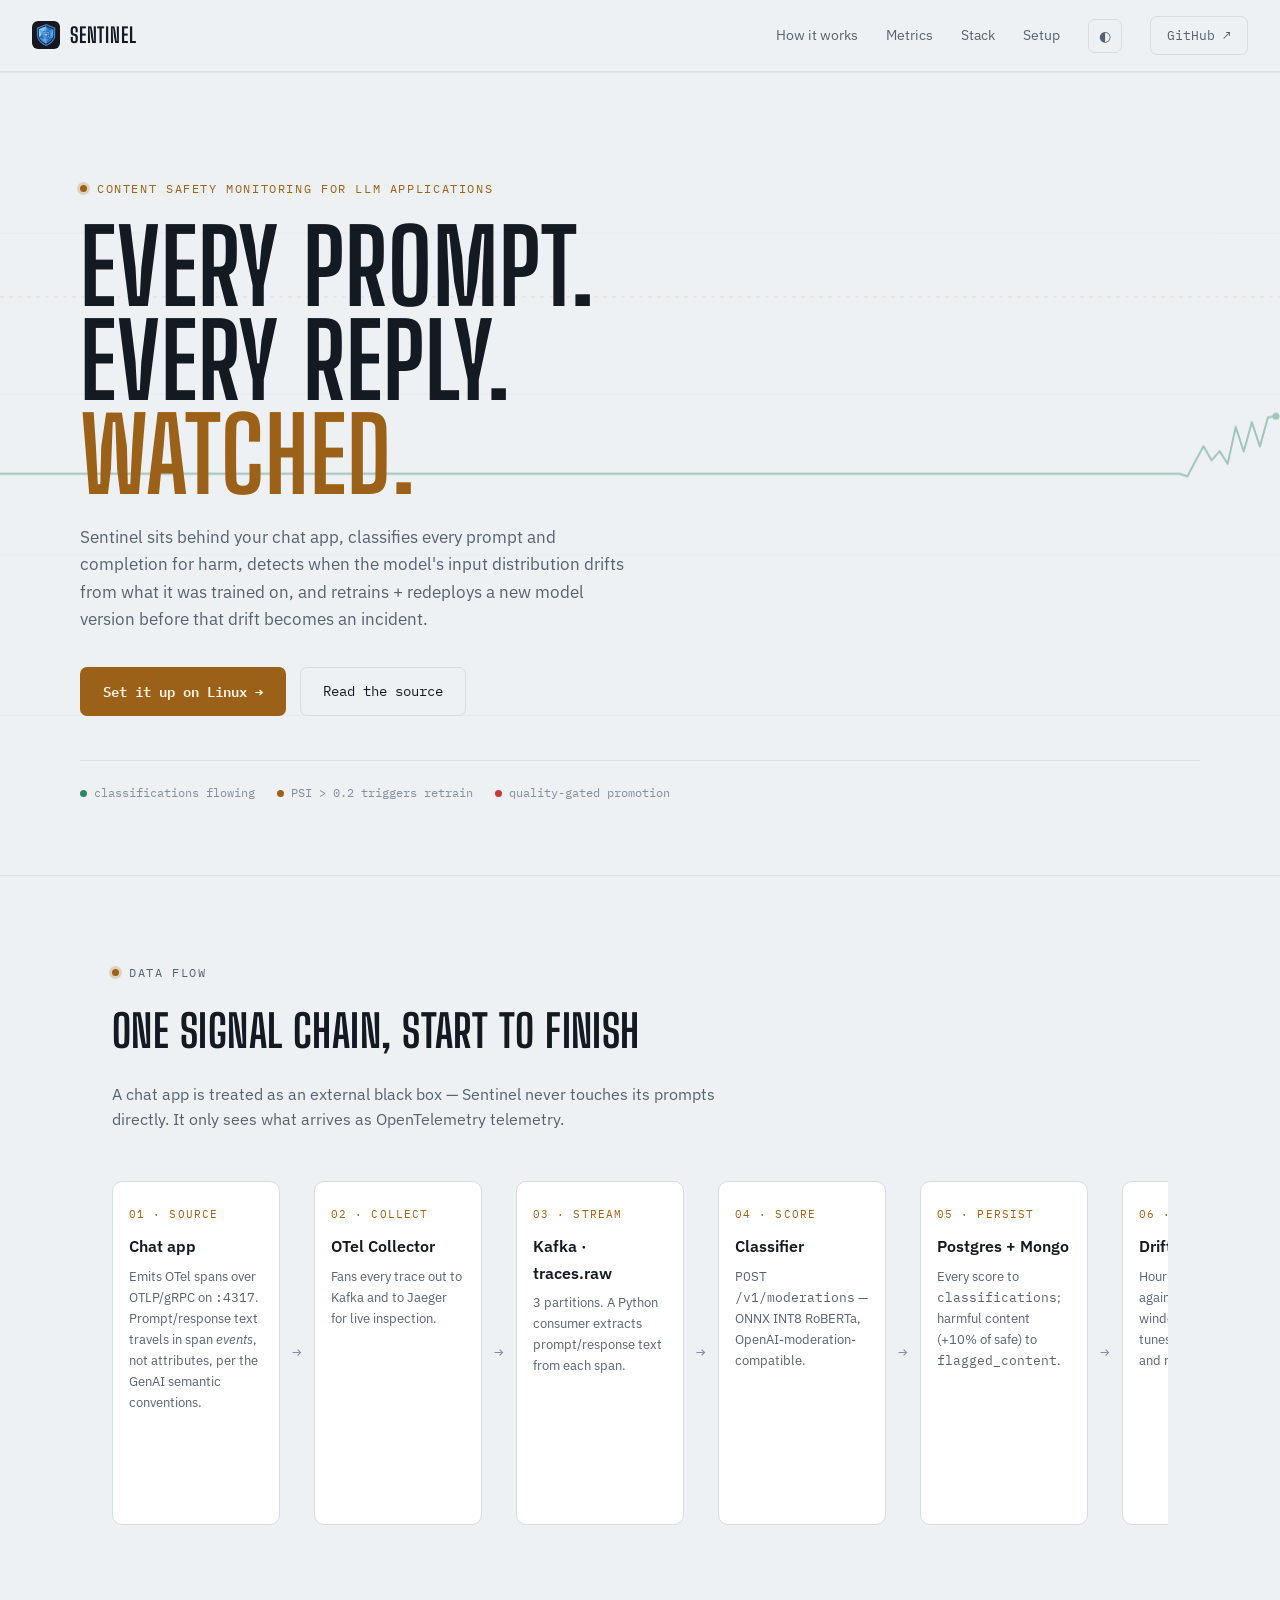
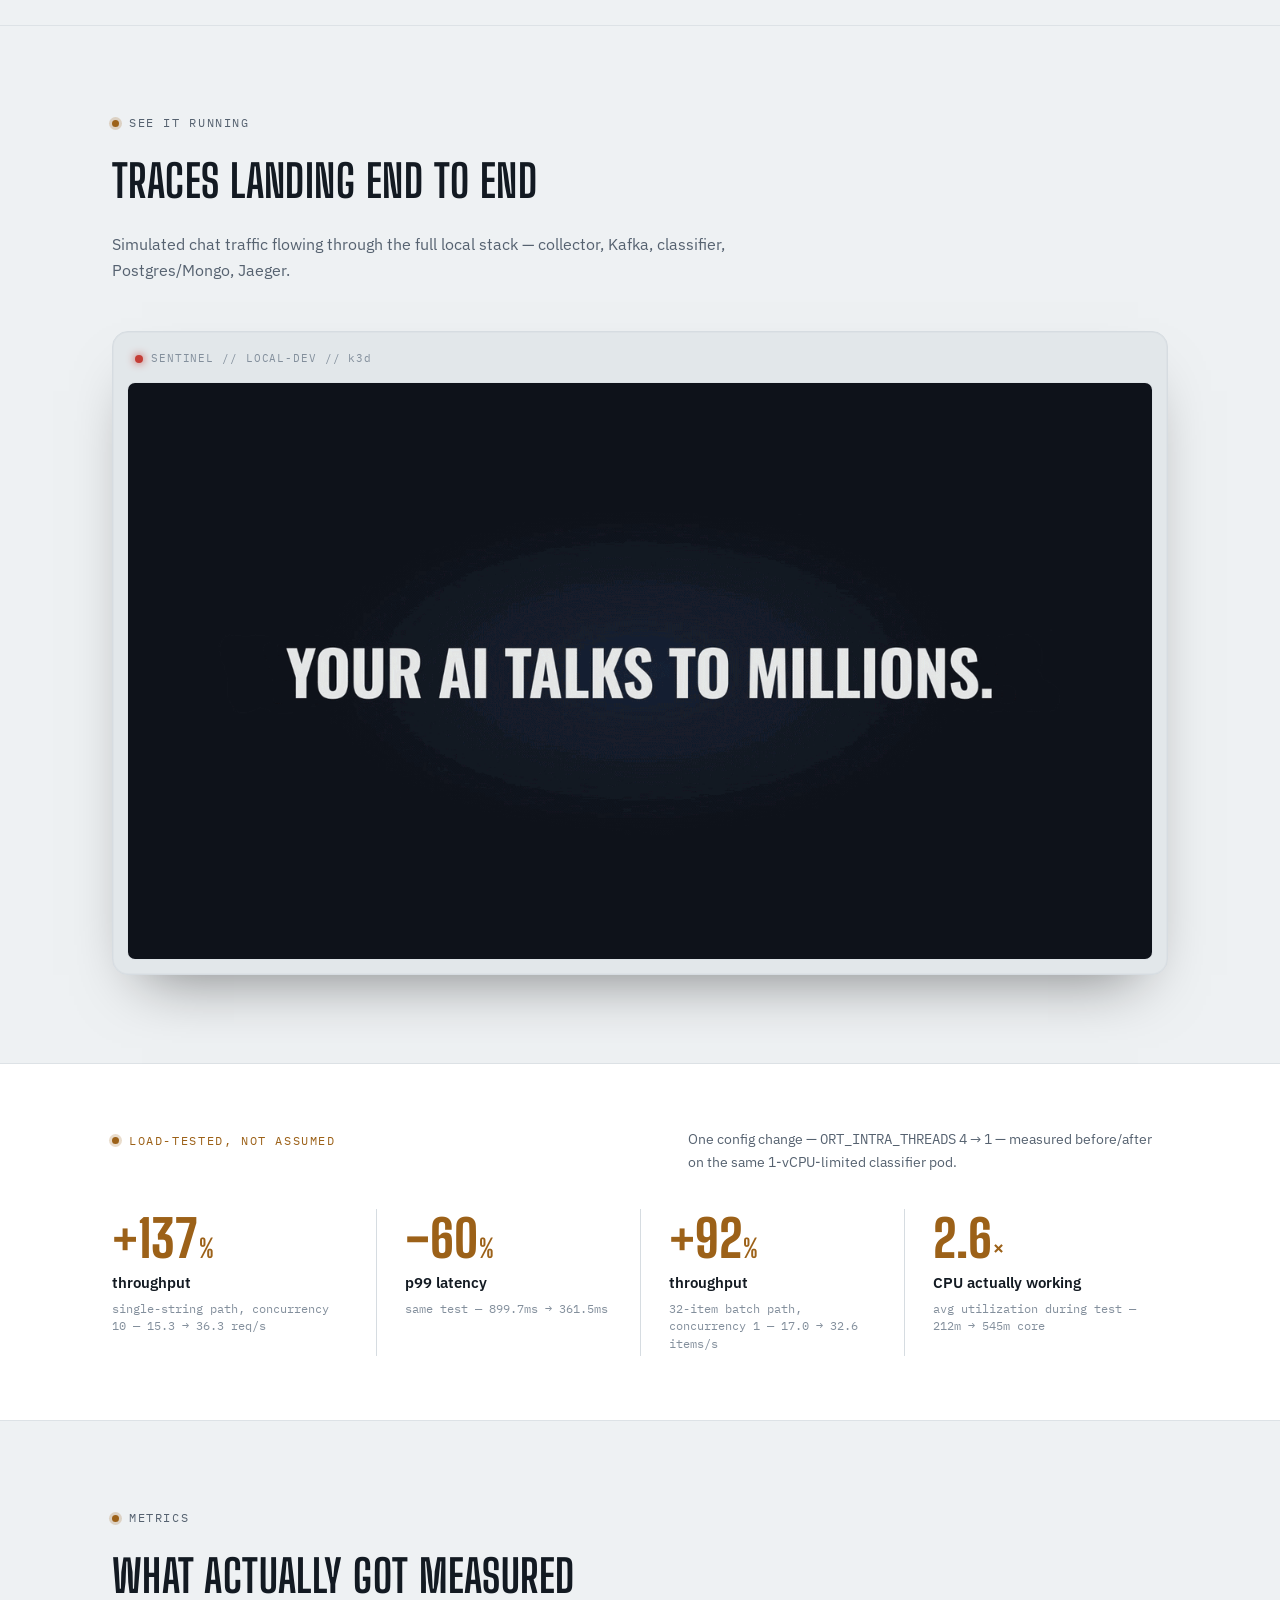
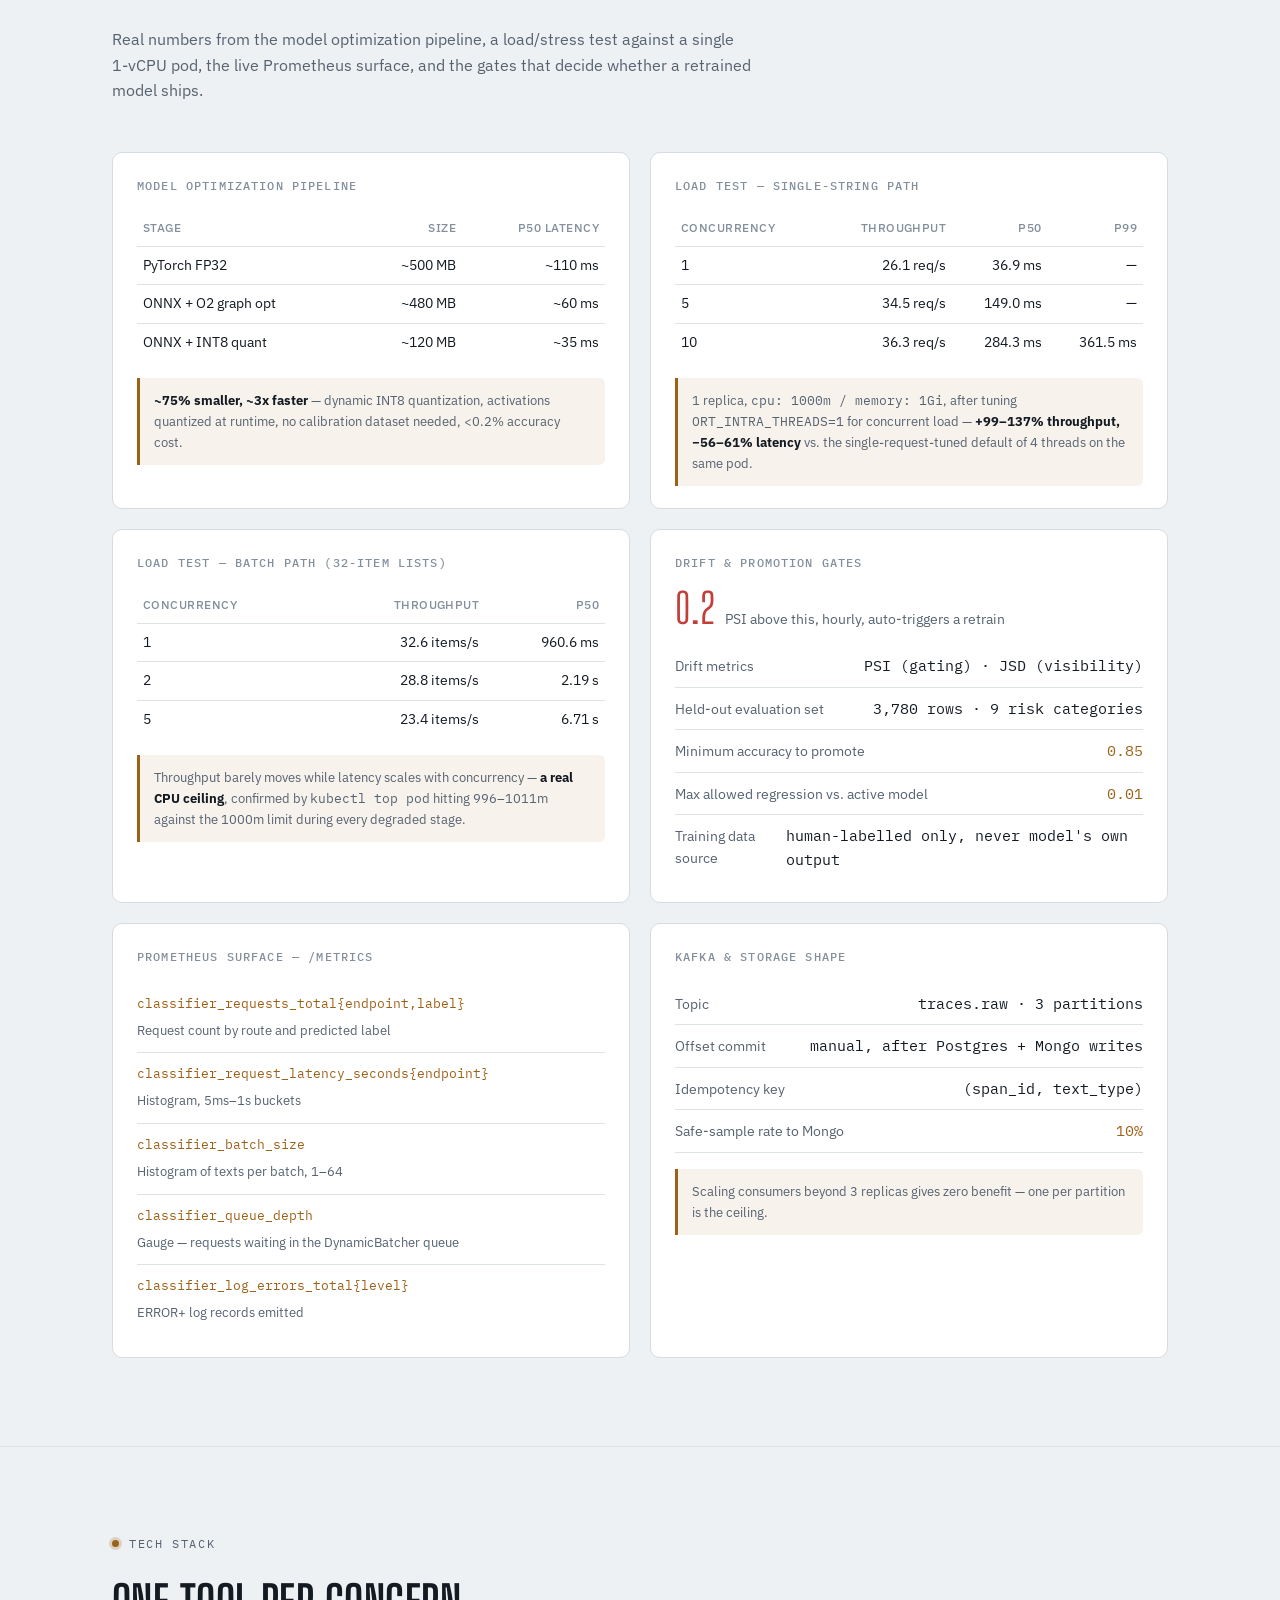
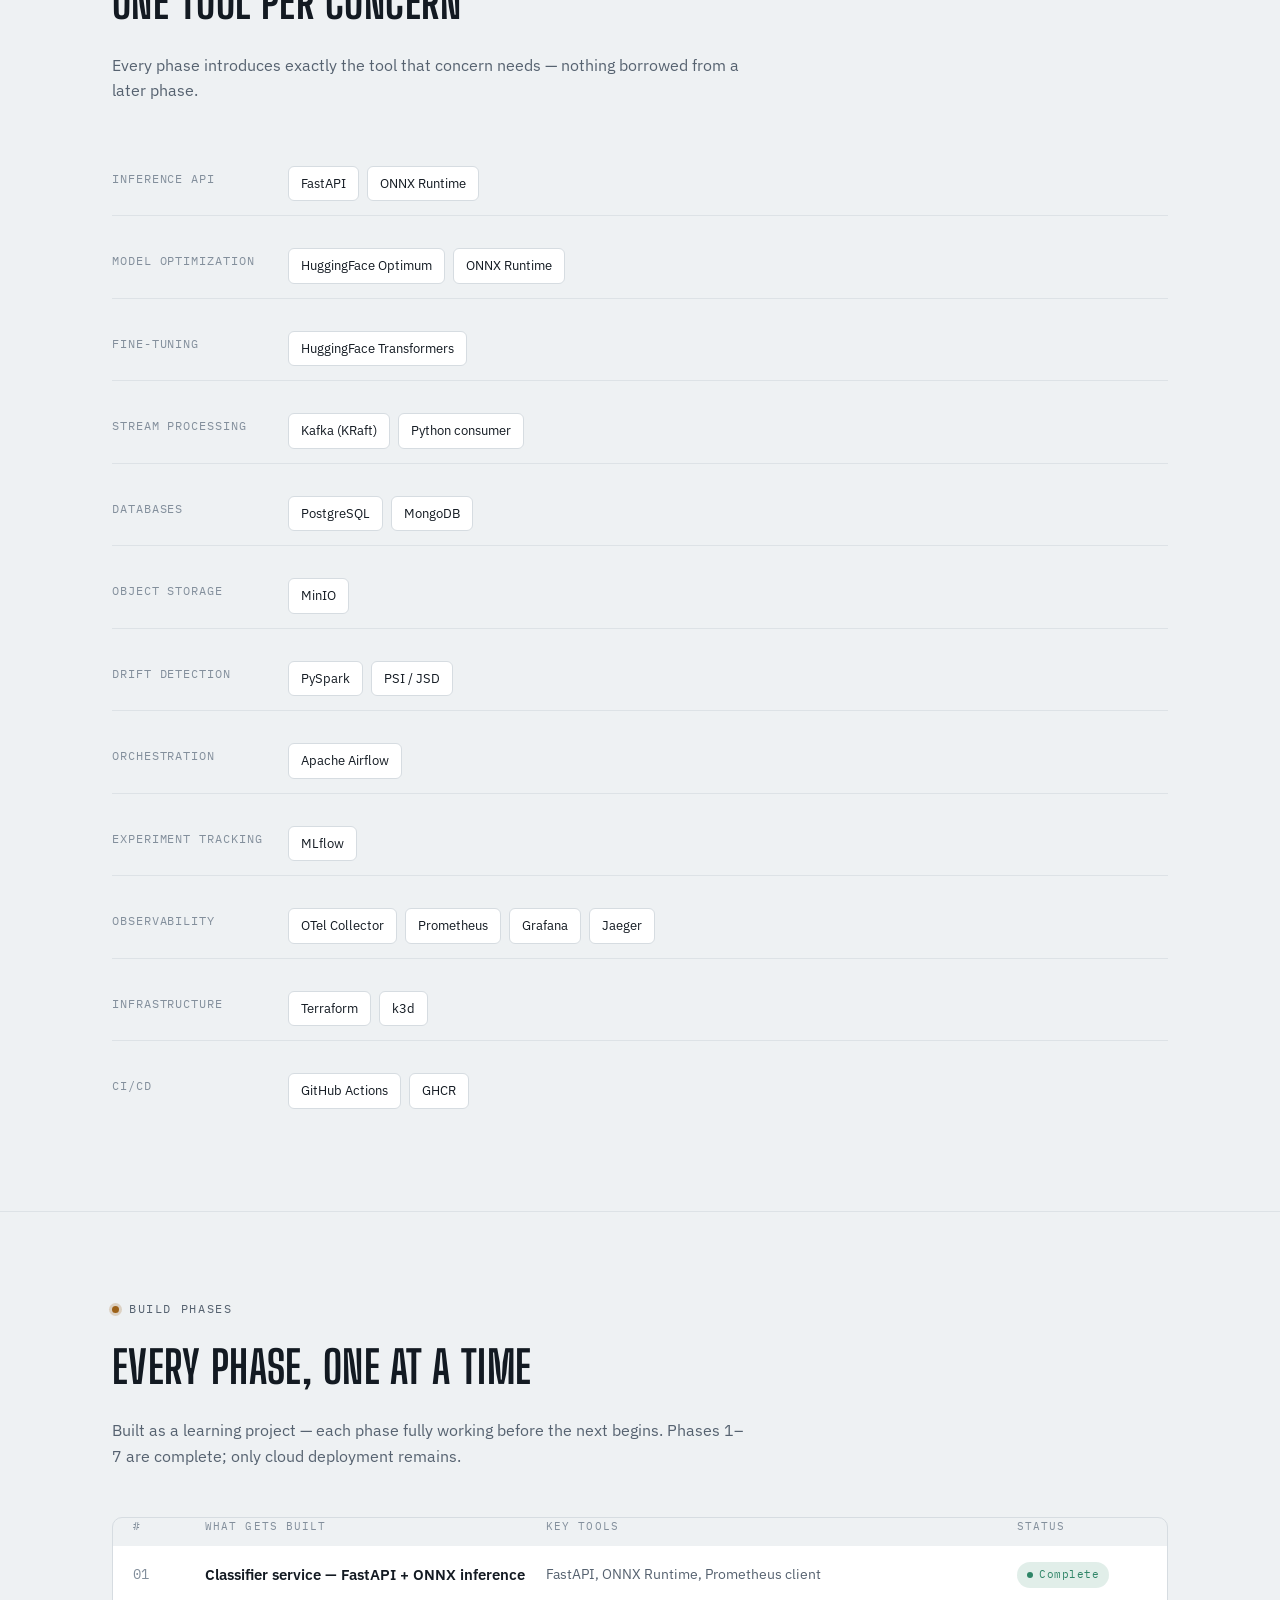
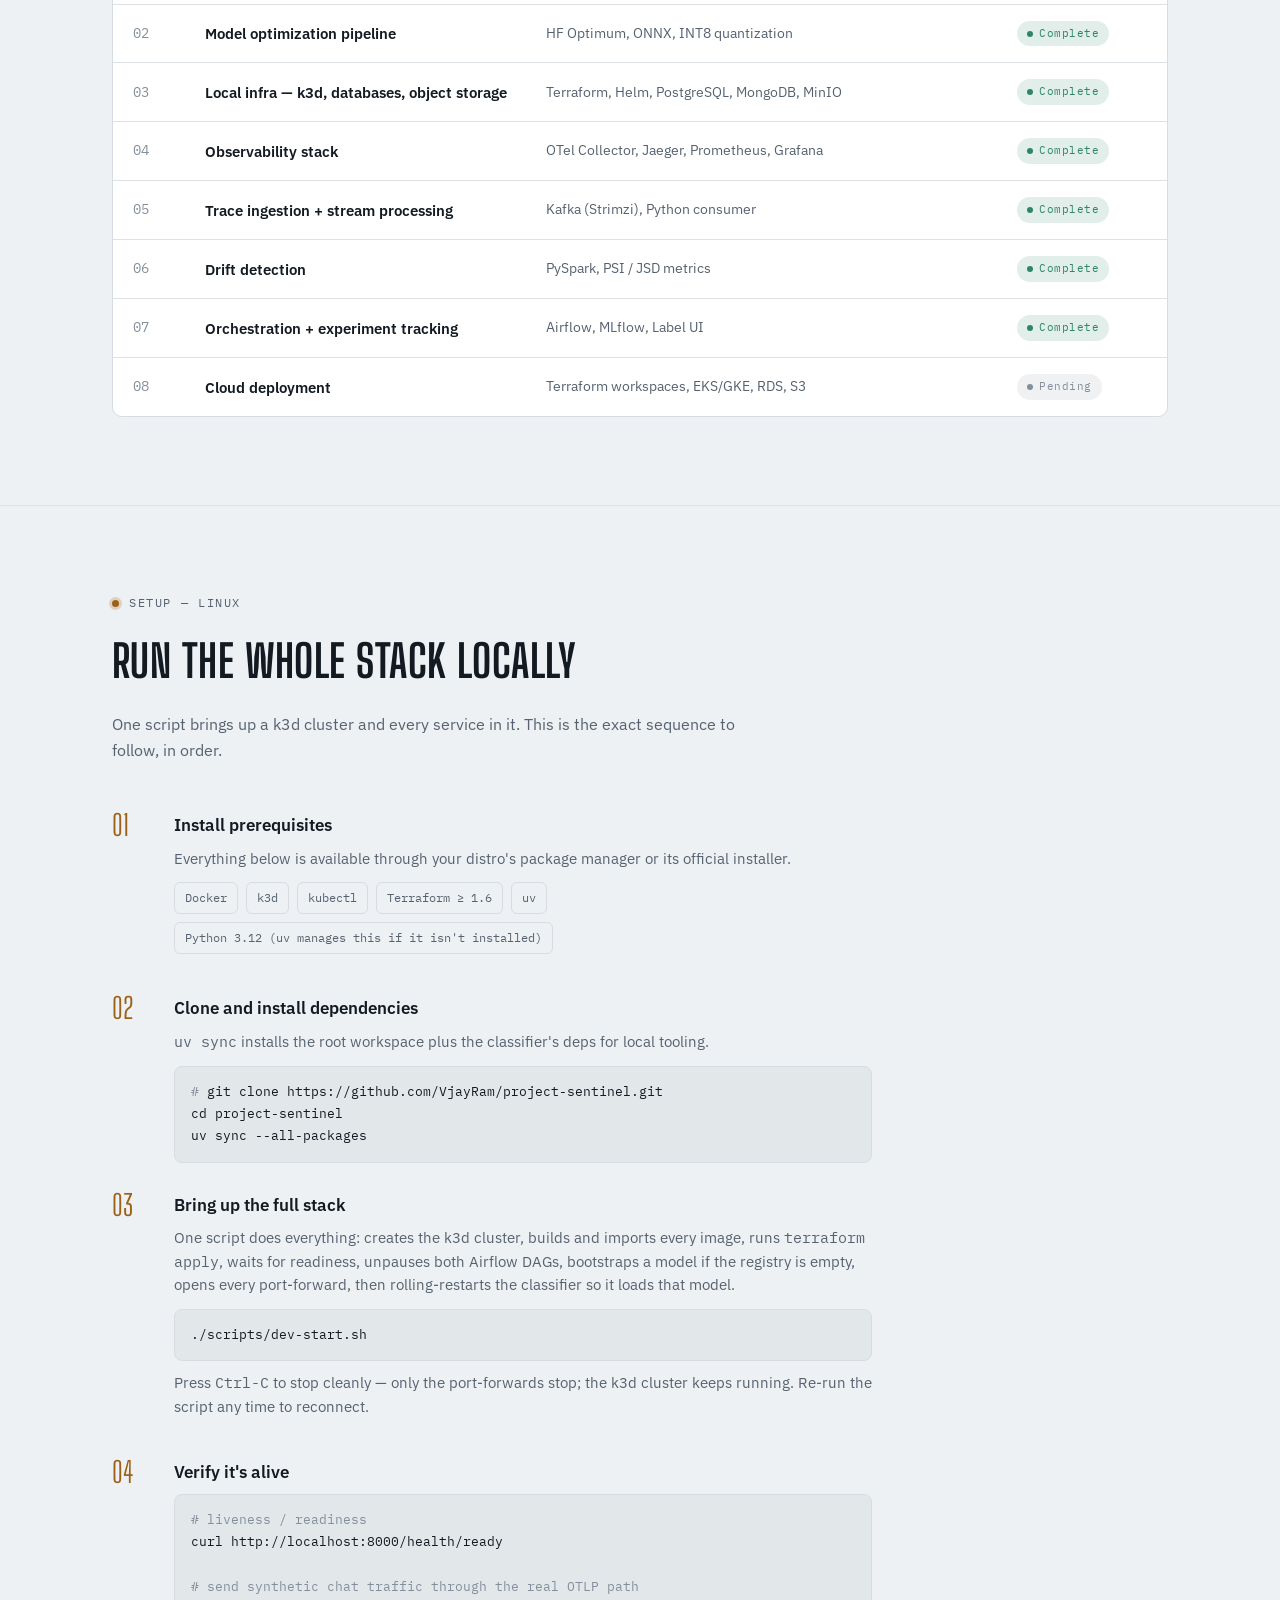
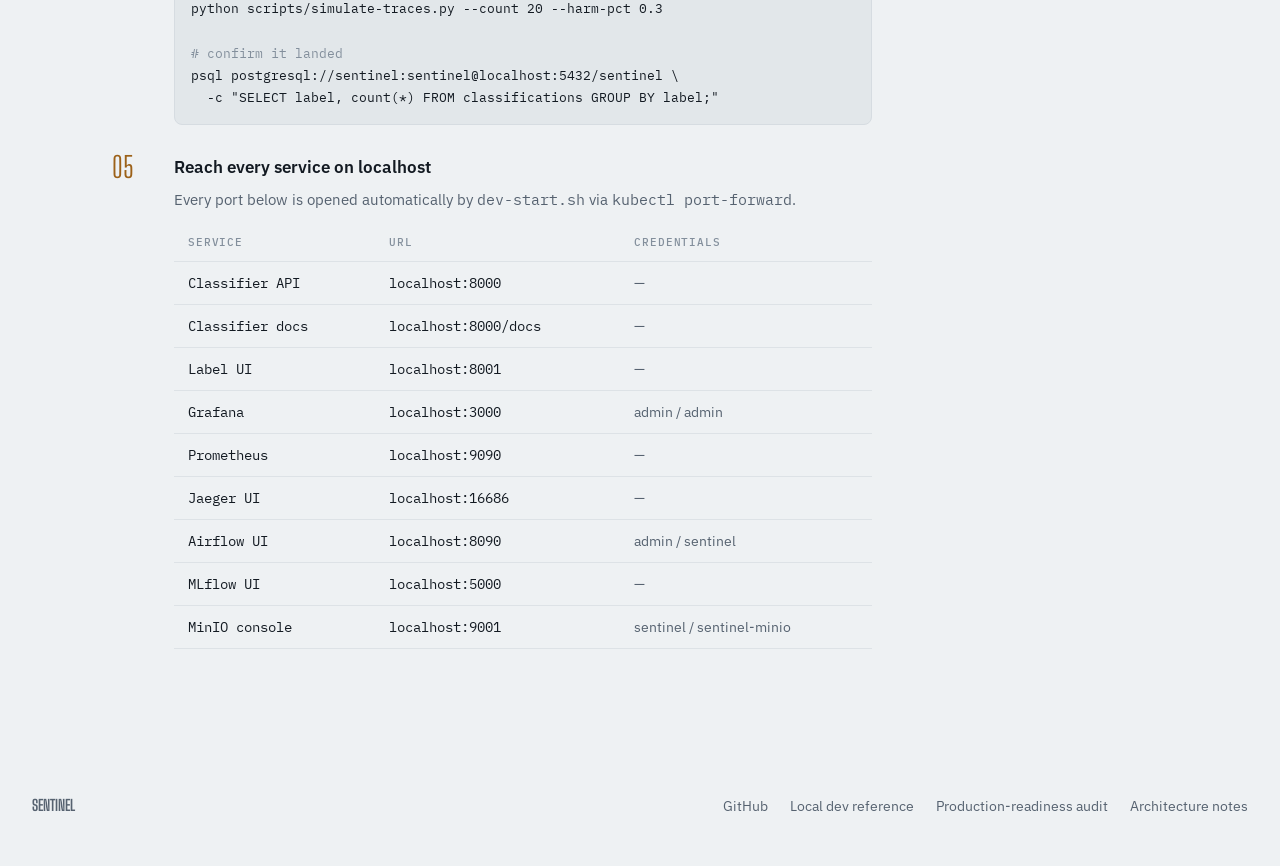
==== frontend/index.html @ b66d4efd "chore: rename landing page folder" ====
<!doctype html>
<html lang="en">
<head>
<meta charset="UTF-8" />
<meta name="viewport" content="width=device-width, initial-scale=1" />
<title>Sentinel — Content Safety Monitoring for LLM Applications</title>
<meta name="description" content="Sentinel classifies every prompt and completion your LLM app sends, watches for input drift, and retrains itself automatically when the distribution moves." />
<link rel="icon" href="favicon.ico" sizes="any" />
<link rel="icon" type="image/png" href="favicon-32.png" sizes="32x32" />
<link rel="icon" type="image/png" href="favicon-16.png" sizes="16x16" />
<link rel="icon" type="image/png" href="favicon-192.png" sizes="192x192" />
<link rel="apple-touch-icon" href="apple-touch-icon.png" />
<link rel="preconnect" href="https://fonts.googleapis.com" />
<link rel="preconnect" href="https://fonts.gstatic.com" crossorigin />
<link href="https://fonts.googleapis.com/css2?family=Big+Shoulders+Display:wght@600;700;800&family=IBM+Plex+Sans:wght@400;500;600;700&family=IBM+Plex+Mono:wght@400;500;600&display=swap" rel="stylesheet" />
<link rel="stylesheet" href="styles.css" />
</head>
<body>

<header class="site-header">
  <a class="brand" href="#top">
    <img src="../assets/sentinel-logo.png" alt="" />
    Sentinel
  </a>
  <nav class="site-nav">
    <a href="#flow">How it works</a>
    <a href="#metrics">Metrics</a>
    <a href="#stack">Stack</a>
    <a href="#setup">Setup</a>
    <button class="theme-toggle" id="theme-toggle" title="Toggle theme" aria-label="Toggle color theme">◐</button>
    <a class="btn btn-ghost" href="https://github.com/VjayRam/project-sentinel" target="_blank" rel="noopener">GitHub ↗</a>
  </nav>
</header>

<section class="hero" id="top">
  <canvas class="hero-scope" id="hero-scope" aria-hidden="true"></canvas>
  <div class="hero-inner">
    <p class="eyebrow">Content safety monitoring for LLM applications</p>
    <h1>Every prompt.<br>Every reply.<br><span>Watched.</span></h1>
    <p class="hero-sub">
      Sentinel sits behind your chat app, classifies every prompt and completion
      for harm, detects when the model's input distribution drifts from what it
      was trained on, and retrains + redeploys a new model version before that
      drift becomes an incident.
    </p>
    <div class="hero-ctas">
      <a class="btn btn-primary" href="#setup">Set it up on Linux →</a>
      <a class="btn btn-ghost" href="https://github.com/VjayRam/project-sentinel" target="_blank" rel="noopener">Read the source</a>
    </div>
    <div class="status-strip mono">
      <span><span class="dot dot-safe"></span>classifications flowing</span>
      <span><span class="dot dot-accent"></span>PSI &gt; 0.2 triggers retrain</span>
      <span><span class="dot dot-harm"></span>quality-gated promotion</span>
    </div>
  </div>
</section>

<section id="flow">
  <div class="wrap">
    <div class="section-head">
      <p class="eyebrow">Data flow</p>
      <h2>One signal chain, start to finish</h2>
      <p>A chat app is treated as an external black box — Sentinel never touches its prompts directly. It only sees what arrives as OpenTelemetry telemetry.</p>
    </div>

    <div class="chain">
      <div class="chain-node">
        <span class="n">01 · SOURCE</span>
        <h3>Chat app</h3>
        <p>Emits OTel spans over OTLP/gRPC on <code class="mono">:4317</code>. Prompt/response text travels in span <em>events</em>, not attributes, per the GenAI semantic conventions.</p>
      </div>
      <div class="chain-arrow">→</div>
      <div class="chain-node">
        <span class="n">02 · COLLECT</span>
        <h3>OTel Collector</h3>
        <p>Fans every trace out to Kafka and to Jaeger for live inspection.</p>
      </div>
      <div class="chain-arrow">→</div>
      <div class="chain-node">
        <span class="n">03 · STREAM</span>
        <h3>Kafka · traces.raw</h3>
        <p>3 partitions. A Python consumer extracts prompt/response text from each span.</p>
      </div>
      <div class="chain-arrow">→</div>
      <div class="chain-node">
        <span class="n">04 · SCORE</span>
        <h3>Classifier</h3>
        <p><code class="mono">POST /v1/moderations</code> — ONNX INT8 RoBERTa, OpenAI-moderation-compatible.</p>
      </div>
      <div class="chain-arrow">→</div>
      <div class="chain-node">
        <span class="n">05 · PERSIST</span>
        <h3>Postgres + Mongo</h3>
        <p>Every score to <code class="mono">classifications</code>; harmful content (+10% of safe) to <code class="mono">flagged_content</code>.</p>
      </div>
      <div class="chain-arrow">→</div>
      <div class="chain-node">
        <span class="n">06 · REACT</span>
        <h3>Drift + retrain</h3>
        <p>Hourly PSI/JSD check against a reference window; a breach fine-tunes, quality-gates, and rolling-restarts.</p>
      </div>

      <div class="chain-branch">
        <strong>Human in the loop:</strong>
        <span>flagged content is reviewed and labelled in the Label UI before it ever becomes training data — the model never trains on its own predictions.</span>
      </div>
    </div>
  </div>
</section>

<section id="demo">
  <div class="wrap">
    <div class="section-head">
      <p class="eyebrow">See it running</p>
      <h2>Traces landing end to end</h2>
      <p>Simulated chat traffic flowing through the full local stack — collector, Kafka, classifier, Postgres/Mongo, Jaeger.</p>
    </div>
    <div class="scope-frame">
      <div class="bezel-bar">
        <span class="led"></span>
        <span>SENTINEL // LOCAL-DEV // k3d</span>
      </div>
      <img src="../assets/sentinel-video.gif" alt="Screen recording of the Sentinel stack processing simulated traces end to end" loading="lazy" />
    </div>
  </div>
</section>

<section id="impact">
  <div class="wrap">
    <div class="impact-head">
      <p class="eyebrow">Load-tested, not assumed</p>
      <p class="impact-note">One config change — <span class="mono">ORT_INTRA_THREADS</span> 4 → 1 — measured before/after on the same 1-vCPU-limited classifier pod.</p>
    </div>
    <div class="impact-strip">
      <div class="impact-stat">
        <span class="impact-num mono">+137<small>%</small></span>
        <span class="impact-label">throughput</span>
        <span class="impact-ctx">single-string path, concurrency 10 — 15.3 → 36.3 req/s</span>
      </div>
      <div class="impact-stat">
        <span class="impact-num mono">−60<small>%</small></span>
        <span class="impact-label">p99 latency</span>
        <span class="impact-ctx">same test — 899.7ms → 361.5ms</span>
      </div>
      <div class="impact-stat">
        <span class="impact-num mono">+92<small>%</small></span>
        <span class="impact-label">throughput</span>
        <span class="impact-ctx">32-item batch path, concurrency 1 — 17.0 → 32.6 items/s</span>
      </div>
      <div class="impact-stat">
        <span class="impact-num mono">2.6<small>×</small></span>
        <span class="impact-label">CPU actually working</span>
        <span class="impact-ctx">avg utilization during test — 212m → 545m core</span>
      </div>
    </div>
  </div>
</section>

<section id="metrics">
  <div class="wrap">
    <div class="section-head">
      <p class="eyebrow">Metrics</p>
      <h2>What actually got measured</h2>
      <p>Real numbers from the model optimization pipeline, a load/stress test against a single 1-vCPU pod, the live Prometheus surface, and the gates that decide whether a retrained model ships.</p>
    </div>

    <div class="metric-grid">

      <div class="panel">
        <h3>Model optimization pipeline</h3>
        <table>
          <thead><tr><th>Stage</th><th>Size</th><th>p50 latency</th></tr></thead>
          <tbody>
            <tr><td>PyTorch FP32</td><td>~500 MB</td><td>~110 ms</td></tr>
            <tr><td>ONNX + O2 graph opt</td><td>~480 MB</td><td>~60 ms</td></tr>
            <tr><td>ONNX + INT8 quant</td><td>~120 MB</td><td>~35 ms</td></tr>
          </tbody>
        </table>
        <div class="callout"><strong>~75% smaller, ~3x faster</strong> — dynamic INT8 quantization, activations quantized at runtime, no calibration dataset needed, &lt;0.2% accuracy cost.</div>
      </div>

      <div class="panel">
        <h3>Load test — single-string path</h3>
        <table>
          <thead><tr><th>Concurrency</th><th>Throughput</th><th>p50</th><th>p99</th></tr></thead>
          <tbody>
            <tr><td>1</td><td>26.1 req/s</td><td>36.9 ms</td><td>—</td></tr>
            <tr><td>5</td><td>34.5 req/s</td><td>149.0 ms</td><td>—</td></tr>
            <tr><td>10</td><td>36.3 req/s</td><td>284.3 ms</td><td>361.5 ms</td></tr>
          </tbody>
        </table>
        <div class="callout">1 replica, <span class="mono">cpu: 1000m / memory: 1Gi</span>, after tuning <span class="mono">ORT_INTRA_THREADS=1</span> for concurrent load — <strong>+99–137% throughput, −56–61% latency</strong> vs. the single-request-tuned default of 4 threads on the same pod.</div>
      </div>

      <div class="panel">
        <h3>Load test — batch path (32-item lists)</h3>
        <table>
          <thead><tr><th>Concurrency</th><th>Throughput</th><th>p50</th></tr></thead>
          <tbody>
            <tr><td>1</td><td>32.6 items/s</td><td>960.6 ms</td></tr>
            <tr><td>2</td><td>28.8 items/s</td><td>2.19 s</td></tr>
            <tr><td>5</td><td>23.4 items/s</td><td>6.71 s</td></tr>
          </tbody>
        </table>
        <div class="callout">Throughput barely moves while latency scales with concurrency — <strong>a real CPU ceiling</strong>, confirmed by <span class="mono">kubectl top pod</span> hitting 996–1011m against the 1000m limit during every degraded stage.</div>
      </div>

      <div class="panel">
        <h3>Drift &amp; promotion gates</h3>
        <div class="gate-threshold"><span class="big mono">0.2</span><span class="lbl">PSI above this, hourly, auto-triggers a retrain</span></div>
        <div class="stat-row"><span class="k">Drift metrics</span><span class="v">PSI (gating) · JSD (visibility)</span></div>
        <div class="stat-row"><span class="k">Held-out evaluation set</span><span class="v">3,780 rows · 9 risk categories</span></div>
        <div class="stat-row"><span class="k">Minimum accuracy to promote</span><span class="v accent">0.85</span></div>
        <div class="stat-row"><span class="k">Max allowed regression vs. active model</span><span class="v accent">0.01</span></div>
        <div class="stat-row"><span class="k">Training data source</span><span class="v">human-labelled only, never model's own output</span></div>
      </div>

      <div class="panel">
        <h3>Prometheus surface — <span class="mono">/metrics</span></h3>
        <ul class="metric-list">
          <li><code>classifier_requests_total{endpoint,label}</code><span>Request count by route and predicted label</span></li>
          <li><code>classifier_request_latency_seconds{endpoint}</code><span>Histogram, 5ms–1s buckets</span></li>
          <li><code>classifier_batch_size</code><span>Histogram of texts per batch, 1–64</span></li>
          <li><code>classifier_queue_depth</code><span>Gauge — requests waiting in the DynamicBatcher queue</span></li>
          <li><code>classifier_log_errors_total{level}</code><span>ERROR+ log records emitted</span></li>
        </ul>
      </div>

      <div class="panel">
        <h3>Kafka &amp; storage shape</h3>
        <div class="stat-row"><span class="k">Topic</span><span class="v">traces.raw · 3 partitions</span></div>
        <div class="stat-row"><span class="k">Offset commit</span><span class="v">manual, after Postgres + Mongo writes</span></div>
        <div class="stat-row"><span class="k">Idempotency key</span><span class="v">(span_id, text_type)</span></div>
        <div class="stat-row"><span class="k">Safe-sample rate to Mongo</span><span class="v accent">10%</span></div>
        <div class="callout">Scaling consumers beyond 3 replicas gives zero benefit — one per partition is the ceiling.</div>
      </div>

    </div>
  </div>
</section>

<section id="stack">
  <div class="wrap">
    <div class="section-head">
      <p class="eyebrow">Tech stack</p>
      <h2>One tool per concern</h2>
      <p>Every phase introduces exactly the tool that concern needs — nothing borrowed from a later phase.</p>
    </div>

    <div class="stack-groups">
      <div class="stack-row"><span class="concern">Inference API</span><div class="tools"><span class="chip">FastAPI</span><span class="chip">ONNX Runtime</span></div></div>
      <div class="stack-row"><span class="concern">Model optimization</span><div class="tools"><span class="chip">HuggingFace Optimum</span><span class="chip">ONNX Runtime</span></div></div>
      <div class="stack-row"><span class="concern">Fine-tuning</span><div class="tools"><span class="chip">HuggingFace Transformers</span></div></div>
      <div class="stack-row"><span class="concern">Stream processing</span><div class="tools"><span class="chip">Kafka (KRaft)</span><span class="chip">Python consumer</span></div></div>
      <div class="stack-row"><span class="concern">Databases</span><div class="tools"><span class="chip">PostgreSQL</span><span class="chip">MongoDB</span></div></div>
      <div class="stack-row"><span class="concern">Object storage</span><div class="tools"><span class="chip">MinIO</span></div></div>
      <div class="stack-row"><span class="concern">Drift detection</span><div class="tools"><span class="chip">PySpark</span><span class="chip">PSI / JSD</span></div></div>
      <div class="stack-row"><span class="concern">Orchestration</span><div class="tools"><span class="chip">Apache Airflow</span></div></div>
      <div class="stack-row"><span class="concern">Experiment tracking</span><div class="tools"><span class="chip">MLflow</span></div></div>
      <div class="stack-row"><span class="concern">Observability</span><div class="tools"><span class="chip">OTel Collector</span><span class="chip">Prometheus</span><span class="chip">Grafana</span><span class="chip">Jaeger</span></div></div>
      <div class="stack-row"><span class="concern">Infrastructure</span><div class="tools"><span class="chip">Terraform</span><span class="chip">k3d</span></div></div>
      <div class="stack-row"><span class="concern">CI/CD</span><div class="tools"><span class="chip">GitHub Actions</span><span class="chip">GHCR</span></div></div>
    </div>
  </div>
</section>

<section id="phases">
  <div class="wrap">
    <div class="section-head">
      <p class="eyebrow">Build phases</p>
      <h2>Every phase, one at a time</h2>
      <p>Built as a learning project — each phase fully working before the next begins. Phases 1–7 are complete; only cloud deployment remains.</p>
    </div>

    <div class="board">
      <div class="board-row head">
        <span>#</span>
        <span>What gets built</span>
        <span class="tools-h">Key tools</span>
        <span>Status</span>
      </div>
      <div class="board-row"><span class="idx">01</span><span class="what">Classifier service — FastAPI + ONNX inference</span><span class="tools">FastAPI, ONNX Runtime, Prometheus client</span><span class="pill pill-done">Complete</span></div>
      <div class="board-row"><span class="idx">02</span><span class="what">Model optimization pipeline</span><span class="tools">HF Optimum, ONNX, INT8 quantization</span><span class="pill pill-done">Complete</span></div>
      <div class="board-row"><span class="idx">03</span><span class="what">Local infra — k3d, databases, object storage</span><span class="tools">Terraform, Helm, PostgreSQL, MongoDB, MinIO</span><span class="pill pill-done">Complete</span></div>
      <div class="board-row"><span class="idx">04</span><span class="what">Observability stack</span><span class="tools">OTel Collector, Jaeger, Prometheus, Grafana</span><span class="pill pill-done">Complete</span></div>
      <div class="board-row"><span class="idx">05</span><span class="what">Trace ingestion + stream processing</span><span class="tools">Kafka (Strimzi), Python consumer</span><span class="pill pill-done">Complete</span></div>
      <div class="board-row"><span class="idx">06</span><span class="what">Drift detection</span><span class="tools">PySpark, PSI / JSD metrics</span><span class="pill pill-done">Complete</span></div>
      <div class="board-row"><span class="idx">07</span><span class="what">Orchestration + experiment tracking</span><span class="tools">Airflow, MLflow, Label UI</span><span class="pill pill-done">Complete</span></div>
      <div class="board-row"><span class="idx">08</span><span class="what">Cloud deployment</span><span class="tools">Terraform workspaces, EKS/GKE, RDS, S3</span><span class="pill pill-pending">Pending</span></div>
    </div>
  </div>
</section>

<section id="setup">
  <div class="wrap">
    <div class="section-head">
      <p class="eyebrow">Setup — Linux</p>
      <h2>Run the whole stack locally</h2>
      <p>One script brings up a k3d cluster and every service in it. This is the exact sequence to follow, in order.</p>
    </div>

    <div class="setup-steps">
      <div class="step">
        <span class="num">01</span>
        <div>
          <h3>Install prerequisites</h3>
          <p>Everything below is available through your distro's package manager or its official installer.</p>
          <ul class="prereqs">
            <li>Docker</li>
            <li>k3d</li>
            <li>kubectl</li>
            <li>Terraform ≥ 1.6</li>
            <li>uv</li>
            <li>Python 3.12 (uv manages this if it isn't installed)</li>
          </ul>
        </div>
      </div>

      <div class="step">
        <span class="num">02</span>
        <div>
          <h3>Clone and install dependencies</h3>
          <p><span class="mono">uv sync</span> installs the root workspace plus the classifier's deps for local tooling.</p>
          <pre class="code-block"><span class="c"># </span>git clone https://github.com/VjayRam/project-sentinel.git
cd project-sentinel
uv sync --all-packages</pre>
        </div>
      </div>

      <div class="step">
        <span class="num">03</span>
        <div>
          <h3>Bring up the full stack</h3>
          <p>One script does everything: creates the k3d cluster, builds and imports every image, runs <span class="mono">terraform apply</span>, waits for readiness, unpauses both Airflow DAGs, bootstraps a model if the registry is empty, opens every port-forward, then rolling-restarts the classifier so it loads that model.</p>
          <pre class="code-block">./scripts/dev-start.sh</pre>
          <p style="margin-top:10px">Press <span class="mono">Ctrl-C</span> to stop cleanly — only the port-forwards stop; the k3d cluster keeps running. Re-run the script any time to reconnect.</p>
        </div>
      </div>

      <div class="step">
        <span class="num">04</span>
        <div>
          <h3>Verify it's alive</h3>
          <pre class="code-block"><span class="c"># liveness / readiness</span>
curl http://localhost:8000/health/ready

<span class="c"># send synthetic chat traffic through the real OTLP path</span>
python scripts/simulate-traces.py --count 20 --harm-pct 0.3

<span class="c"># confirm it landed</span>
psql postgresql://sentinel:sentinel@localhost:5432/sentinel \
  -c "SELECT label, count(*) FROM classifications GROUP BY label;"</pre>
        </div>
      </div>

      <div class="step">
        <span class="num">05</span>
        <div>
          <h3>Reach every service on localhost</h3>
          <p>Every port below is opened automatically by <span class="mono">dev-start.sh</span> via <span class="mono">kubectl port-forward</span>.</p>
          <div class="service-table-wrap">
            <table class="svc">
              <thead><tr><th>Service</th><th>URL</th><th>Credentials</th></tr></thead>
              <tbody>
                <tr><td class="mono">Classifier API</td><td class="mono">localhost:8000</td><td class="dim">—</td></tr>
                <tr><td class="mono">Classifier docs</td><td class="mono">localhost:8000/docs</td><td class="dim">—</td></tr>
                <tr><td class="mono">Label UI</td><td class="mono">localhost:8001</td><td class="dim">—</td></tr>
                <tr><td class="mono">Grafana</td><td class="mono">localhost:3000</td><td class="dim">admin / admin</td></tr>
                <tr><td class="mono">Prometheus</td><td class="mono">localhost:9090</td><td class="dim">—</td></tr>
                <tr><td class="mono">Jaeger UI</td><td class="mono">localhost:16686</td><td class="dim">—</td></tr>
                <tr><td class="mono">Airflow UI</td><td class="mono">localhost:8090</td><td class="dim">admin / sentinel</td></tr>
                <tr><td class="mono">MLflow UI</td><td class="mono">localhost:5000</td><td class="dim">—</td></tr>
                <tr><td class="mono">MinIO console</td><td class="mono">localhost:9001</td><td class="dim">sentinel / sentinel-minio</td></tr>
              </tbody>
            </table>
          </div>
        </div>
      </div>
    </div>
  </div>
</section>

<footer>
  <span class="fmark">Sentinel</span>
  <nav class="flinks">
    <a href="https://github.com/VjayRam/project-sentinel" target="_blank" rel="noopener">GitHub</a>
    <a href="https://github.com/VjayRam/project-sentinel/blob/master/docs/local-dev.md" target="_blank" rel="noopener">Local dev reference</a>
    <a href="https://github.com/VjayRam/project-sentinel/blob/master/ISSUES.md" target="_blank" rel="noopener">Production-readiness audit</a>
    <a href="https://github.com/VjayRam/project-sentinel/blob/master/CLAUDE.md" target="_blank" rel="noopener">Architecture notes</a>
  </nav>
</footer>

<script src="script.js"></script>
</body>
</html>
---- frontend/styles.css ----
/* Sentinel landing page
   Type: Big Shoulders Display (headlines) / IBM Plex Sans (body) / IBM Plex Mono (data) */

:root {
  --bg: #10151c;
  --bg-raised: #171f29;
  --bg-inset: #0b0f14;
  --border: #2b3542;
  --border-soft: #202a35;
  --ink: #e8edf2;
  --ink-dim: #8b98a9;
  --ink-faint: #5b6675;
  --accent: #e8a33d;
  --accent-strong: #f5b94f;
  --accent-ink: #241a08;
  --safe: #4fb894;
  --harm: #e2564f;
  --radius: 10px;
  --measure: 640px;
}

:root[data-theme="light"] {
  --bg: #eef1f3;
  --bg-raised: #ffffff;
  --bg-inset: #e2e7ea;
  --border: #d6dce1;
  --border-soft: #dde2e6;
  --ink: #131a22;
  --ink-dim: #566270;
  --ink-faint: #838f9c;
  --accent: #9c6118;
  --accent-strong: #7d4d13;
  --accent-ink: #fff6e6;
  --safe: #2f8567;
  --harm: #c43d36;
}

@media (prefers-color-scheme: light) {
  :root:not([data-theme="dark"]) {
    --bg: #eef1f3;
    --bg-raised: #ffffff;
    --bg-inset: #e2e7ea;
    --border: #d6dce1;
    --border-soft: #dde2e6;
    --ink: #131a22;
    --ink-dim: #566270;
    --ink-faint: #838f9c;
    --accent: #9c6118;
    --accent-strong: #7d4d13;
    --accent-ink: #fff6e6;
    --safe: #2f8567;
    --harm: #c43d36;
  }
}

* { box-sizing: border-box; }

html { color-scheme: dark light; }

body {
  margin: 0;
  background: var(--bg);
  color: var(--ink);
  font-family: "IBM Plex Sans", "Segoe UI", system-ui, sans-serif;
  font-size: 16px;
  line-height: 1.6;
  -webkit-font-smoothing: antialiased;
}

::selection { background: var(--accent); color: var(--accent-ink); }

/* ---------- Horizontal scroll (signal chain, code blocks, service table) ---------- */

.chain, .code-block, pre.code, .service-table-wrap {
  scrollbar-width: thin;
  scrollbar-color: var(--border) transparent;
}
.chain::-webkit-scrollbar,
.code-block::-webkit-scrollbar,
pre.code::-webkit-scrollbar,
.service-table-wrap::-webkit-scrollbar {
  height: 6px;
}
.chain::-webkit-scrollbar-track,
.code-block::-webkit-scrollbar-track,
pre.code::-webkit-scrollbar-track,
.service-table-wrap::-webkit-scrollbar-track {
  background: transparent;
}
.chain::-webkit-scrollbar-thumb,
.code-block::-webkit-scrollbar-thumb,
pre.code::-webkit-scrollbar-thumb,
.service-table-wrap::-webkit-scrollbar-thumb {
  background: var(--border);
  border-radius: 100px;
}
.chain:hover::-webkit-scrollbar-thumb,
.code-block:hover::-webkit-scrollbar-thumb,
pre.code:hover::-webkit-scrollbar-thumb,
.service-table-wrap:hover::-webkit-scrollbar-thumb {
  background: var(--ink-faint);
}
.chain::-webkit-scrollbar-thumb:hover,
.code-block::-webkit-scrollbar-thumb:hover,
pre.code::-webkit-scrollbar-thumb:hover,
.service-table-wrap::-webkit-scrollbar-thumb:hover {
  background: var(--accent);
}

a { color: var(--accent); }
a:focus-visible, button:focus-visible, .btn:focus-visible {
  outline: 2px solid var(--accent);
  outline-offset: 2px;
}

.mono {
  font-family: "IBM Plex Mono", ui-monospace, "Cascadia Code", monospace;
  font-variant-numeric: tabular-nums;
}

h1, h2, h3, .display {
  font-family: "Big Shoulders Display", "Arial Narrow", sans-serif;
  font-weight: 700;
  text-transform: uppercase;
  letter-spacing: 0.01em;
  text-wrap: balance;
  color: var(--ink);
  margin: 0;
}

.wrap {
  max-width: 1120px;
  margin: 0 auto;
  padding: 0 32px;
}

.prose { max-width: var(--measure); }

.eyebrow {
  font-family: "IBM Plex Mono", monospace;
  font-size: 0.72rem;
  letter-spacing: 0.14em;
  text-transform: uppercase;
  color: var(--accent);
  display: flex;
  align-items: center;
  gap: 10px;
}

.eyebrow::before {
  content: "";
  width: 7px;
  height: 7px;
  border-radius: 50%;
  background: var(--accent);
  box-shadow: 0 0 0 3px color-mix(in srgb, var(--accent) 22%, transparent);
  flex: none;
}

/* ---------- Header ---------- */

.site-header {
  position: sticky;
  top: 0;
  z-index: 20;
  display: flex;
  align-items: center;
  justify-content: space-between;
  gap: 24px;
  padding: 16px 32px;
  background: color-mix(in srgb, var(--bg) 88%, transparent);
  backdrop-filter: blur(10px);
  border-bottom: 1px solid var(--border-soft);
}

.brand {
  display: flex;
  align-items: center;
  gap: 10px;
  font-family: "Big Shoulders Display", sans-serif;
  font-weight: 700;
  font-size: 1.3rem;
  text-transform: uppercase;
  letter-spacing: 0.04em;
  color: var(--ink);
  text-decoration: none;
}

.brand img { height: 28px; width: 28px; object-fit: contain; border-radius: 6px; }

.site-nav {
  display: flex;
  align-items: center;
  gap: 28px;
  font-size: 0.86rem;
}

.site-nav a {
  color: var(--ink-dim);
  text-decoration: none;
}
.site-nav a:hover { color: var(--ink); }

.site-nav .btn { font-size: 0.82rem; padding: 8px 16px; }

.theme-toggle {
  border: 1px solid var(--border);
  background: transparent;
  color: var(--ink-dim);
  border-radius: 7px;
  width: 34px;
  height: 34px;
  display: grid;
  place-items: center;
  cursor: pointer;
  font-size: 0.9rem;
}
.theme-toggle:hover { color: var(--ink); border-color: var(--ink-faint); }

@media (max-width: 760px) {
  .site-nav a:not(.btn):not(.theme-toggle) { display: none; }
}

/* ---------- Buttons ---------- */

.btn {
  display: inline-flex;
  align-items: center;
  gap: 8px;
  padding: 12px 22px;
  border-radius: 7px;
  font-family: "IBM Plex Mono", monospace;
  font-size: 0.88rem;
  text-decoration: none;
  border: 1px solid transparent;
  cursor: pointer;
}

.btn-primary {
  background: var(--accent);
  color: var(--accent-ink);
  font-weight: 600;
}
.btn-primary:hover { background: var(--accent-strong); }

.btn-ghost {
  border-color: var(--border);
  color: var(--ink);
}
.btn-ghost:hover { border-color: var(--ink-faint); }

/* ---------- Hero ---------- */

.hero {
  position: relative;
  padding: 96px 32px 72px;
  overflow: hidden;
  border-bottom: 1px solid var(--border-soft);
}

.hero-scope {
  position: absolute;
  inset: 0;
  width: 100%;
  height: 100%;
  opacity: 0.65;
}

:root[data-theme="light"] .hero-scope { opacity: 0.4; }
@media (prefers-color-scheme: light) {
  :root:not([data-theme="dark"]) .hero-scope { opacity: 0.4; }
}

.hero-inner {
  position: relative;
  max-width: 1120px;
  margin: 0 auto;
}

.hero h1 {
  font-size: clamp(3rem, 8vw, 6.4rem);
  line-height: 0.92;
  margin: 22px 0 20px;
}

.hero h1 span { color: var(--accent); }

.hero-sub {
  max-width: 560px;
  color: var(--ink-dim);
  font-size: 1.08rem;
  margin: 0 0 34px;
}

.hero-ctas { display: flex; gap: 14px; flex-wrap: wrap; margin-bottom: 44px; }

.status-strip {
  display: flex;
  align-items: center;
  flex-wrap: wrap;
  gap: 22px;
  font-family: "IBM Plex Mono", monospace;
  font-size: 0.78rem;
  color: var(--ink-faint);
  padding-top: 22px;
  border-top: 1px solid var(--border-soft);
}

.status-strip .dot { display: inline-block; width: 7px; height: 7px; border-radius: 50%; margin-right: 7px; }
.dot-safe { background: var(--safe); }
.dot-harm { background: var(--harm); }
.dot-accent { background: var(--accent); }

/* ---------- Impact strip ---------- */

#impact { padding: 56px 32px 64px; background: var(--bg-raised); }

.impact-head {
  display: flex;
  align-items: baseline;
  justify-content: space-between;
  gap: 24px;
  flex-wrap: wrap;
  margin-bottom: 36px;
}

.impact-note {
  margin: 0;
  color: var(--ink-dim);
  font-size: 0.88rem;
  max-width: 480px;
}

.impact-strip {
  display: grid;
  grid-template-columns: repeat(4, 1fr);
  gap: 0;
}

.impact-stat {
  display: flex;
  flex-direction: column;
  gap: 6px;
  padding: 4px 28px;
  border-left: 1px solid var(--border);
}
.impact-stat:first-child { padding-left: 0; border-left: none; }

.impact-num {
  font-family: "Big Shoulders Display", sans-serif;
  font-weight: 800;
  font-size: clamp(2.4rem, 4vw, 3.4rem);
  line-height: 1;
  color: var(--accent);
}
.impact-num small { font-size: 0.5em; font-weight: 700; margin-left: 1px; }

.impact-label {
  font-size: 0.92rem;
  font-weight: 600;
  color: var(--ink);
}

.impact-ctx {
  font-family: "IBM Plex Mono", monospace;
  font-size: 0.72rem;
  color: var(--ink-faint);
  line-height: 1.5;
}

@media (max-width: 860px) {
  .impact-strip { grid-template-columns: repeat(2, 1fr); row-gap: 28px; }
  .impact-stat:nth-child(2) { border-left: 1px solid var(--border); }
  .impact-stat:nth-child(3) { padding-left: 0; border-left: none; }
}
@media (max-width: 520px) {
  .impact-strip { grid-template-columns: 1fr; }
  .impact-stat { border-left: none !important; padding-left: 0; padding-right: 0; border-top: 1px solid var(--border); padding-top: 20px; }
  .impact-stat:first-child { border-top: none; padding-top: 4px; }
}

/* ---------- Sections ---------- */

section { padding: 88px 32px; border-bottom: 1px solid var(--border-soft); }
section:last-of-type { border-bottom: none; }

.section-head { margin-bottom: 48px; max-width: var(--measure); }
.section-head .eyebrow { margin-bottom: 14px; }
.section-head h2 { font-size: clamp(2rem, 4vw, 2.8rem); margin-bottom: 14px; }
.section-head p { color: var(--ink-dim); margin: 0; }

/* ---------- Signal chain (data flow) ---------- */

.chain {
  display: flex;
  align-items: stretch;
  gap: 0;
  overflow-x: auto;
  padding-bottom: 12px;
}

.chain-node {
  flex: 1 0 168px;
  min-width: 168px;
  background: var(--bg-raised);
  border: 1px solid var(--border);
  border-radius: var(--radius);
  padding: 18px 16px;
  position: relative;
}

.chain-node .n {
  font-family: "IBM Plex Mono", monospace;
  font-size: 0.68rem;
  color: var(--accent);
  letter-spacing: 0.1em;
}

.chain-node h3 {
  font-size: 1.02rem;
  text-transform: none;
  letter-spacing: 0;
  font-weight: 600;
  margin: 8px 0 6px;
  font-family: "IBM Plex Sans", sans-serif;
}

.chain-node p { margin: 0; font-size: 0.82rem; color: var(--ink-dim); }

.chain-arrow {
  flex: 0 0 34px;
  display: flex;
  align-items: center;
  justify-content: center;
  color: var(--ink-faint);
  font-family: "IBM Plex Mono", monospace;
}

.chain-branch {
  flex-basis: 100%;
  margin-top: -1px;
  border: 1px dashed var(--border);
  border-radius: var(--radius);
  padding: 14px 16px;
  font-size: 0.82rem;
  color: var(--ink-dim);
  display: flex;
  gap: 10px;
  align-items: baseline;
}
.chain-branch strong { color: var(--ink); font-weight: 600; }

@media (max-width: 900px) {
  .chain { flex-direction: column; }
  .chain-arrow { transform: rotate(90deg); padding: 4px 0; }
}

/* ---------- Demo frame ---------- */

.scope-frame {
  background: var(--bg-inset);
  border: 1px solid var(--border);
  border-radius: 16px;
  padding: 14px;
  box-shadow: inset 0 0 0 1px var(--border-soft), 0 30px 60px -30px rgba(0,0,0,0.5);
}

.scope-frame .bezel-bar {
  display: flex;
  align-items: center;
  gap: 8px;
  padding: 4px 8px 14px;
}

.bezel-bar .led {
  width: 8px; height: 8px; border-radius: 50%;
  background: var(--harm);
  box-shadow: 0 0 8px var(--harm);
}

.bezel-bar span {
  font-family: "IBM Plex Mono", monospace;
  font-size: 0.7rem;
  color: var(--ink-faint);
  letter-spacing: 0.08em;
}

.scope-frame img {
  width: 100%;
  display: block;
  border-radius: 8px;
  border: 1px solid var(--border-soft);
}

/* ---------- Phase board ---------- */

.board { display: flex; flex-direction: column; border: 1px solid var(--border); border-radius: var(--radius); overflow: hidden; }

.board-row {
  display: grid;
  grid-template-columns: 56px 1fr 1.4fr 130px;
  gap: 16px;
  align-items: center;
  padding: 16px 20px;
  border-bottom: 1px solid var(--border-soft);
  background: var(--bg-raised);
}
.board-row:last-child { border-bottom: none; }
.board-row.head {
  background: transparent;
  font-family: "IBM Plex Mono", monospace;
  font-size: 0.68rem;
  letter-spacing: 0.1em;
  text-transform: uppercase;
  color: var(--ink-faint);
  padding: 0 20px 10px;
  border-bottom: none;
}

.board-row .idx { font-family: "IBM Plex Mono", monospace; color: var(--ink-faint); font-size: 0.85rem; }
.board-row .what { font-weight: 600; font-size: 0.95rem; }
.board-row .tools { color: var(--ink-dim); font-size: 0.85rem; }

.pill {
  justify-self: start;
  font-family: "IBM Plex Mono", monospace;
  font-size: 0.7rem;
  letter-spacing: 0.05em;
  padding: 4px 10px;
  border-radius: 100px;
  display: inline-flex;
  align-items: center;
  gap: 6px;
  white-space: nowrap;
}
.pill::before { content: ""; width: 6px; height: 6px; border-radius: 50%; }

.pill-done { color: var(--safe); background: color-mix(in srgb, var(--safe) 14%, transparent); }
.pill-done::before { background: var(--safe); }

.pill-pending { color: var(--ink-faint); background: color-mix(in srgb, var(--ink-faint) 12%, transparent); }
.pill-pending::before { background: var(--ink-faint); }

@media (max-width: 700px) {
  .board-row { grid-template-columns: 40px 1fr; }
  .board-row .tools, .board-row.head .tools-h { display: none; }
  .board-row .pill { grid-column: 2; }
}

/* ---------- Setup ---------- */

.setup-steps { display: flex; flex-direction: column; gap: 28px; max-width: 760px; }

.step {
  display: grid;
  grid-template-columns: 44px 1fr;
  gap: 18px;
}

.step .num {
  font-family: "Big Shoulders Display", sans-serif;
  font-size: 1.8rem;
  color: var(--accent);
  line-height: 1;
}

.step h3 {
  font-family: "IBM Plex Sans", sans-serif;
  text-transform: none;
  letter-spacing: 0;
  font-size: 1.08rem;
  font-weight: 600;
  margin-bottom: 8px;
}

.step p { margin: 0 0 12px; color: var(--ink-dim); font-size: 0.92rem; }

pre.code, .code-block {
  background: var(--bg-inset);
  border: 1px solid var(--border);
  border-radius: 8px;
  padding: 14px 16px;
  overflow-x: auto;
  font-family: "IBM Plex Mono", monospace;
  font-size: 0.82rem;
  line-height: 1.7;
  color: var(--ink);
  margin: 0;
}
.code-block .c { color: var(--ink-faint); }
.code-block .s { color: var(--safe); }

.prereqs {
  list-style: none;
  padding: 0;
  margin: 0 0 12px;
  display: flex;
  flex-wrap: wrap;
  gap: 8px;
}
.prereqs li {
  font-family: "IBM Plex Mono", monospace;
  font-size: 0.78rem;
  border: 1px solid var(--border);
  border-radius: 6px;
  padding: 5px 10px;
  color: var(--ink-dim);
}

.service-table-wrap { overflow-x: auto; margin-top: 8px; padding-bottom: 8px; }
table.svc {
  border-collapse: collapse;
  width: 100%;
  font-size: 0.86rem;
  min-width: 480px;
}
table.svc th, table.svc td {
  text-align: left;
  padding: 10px 14px;
  border-bottom: 1px solid var(--border-soft);
}
table.svc th {
  font-family: "IBM Plex Mono", monospace;
  font-size: 0.68rem;
  letter-spacing: 0.08em;
  text-transform: uppercase;
  color: var(--ink-faint);
  font-weight: 500;
}
table.svc td.mono { color: var(--ink); }
table.svc td.dim { color: var(--ink-dim); }

/* ---------- Metrics grid ---------- */

.metric-grid {
  display: grid;
  grid-template-columns: repeat(2, 1fr);
  gap: 20px;
}
@media (max-width: 860px) { .metric-grid { grid-template-columns: 1fr; } }

.panel {
  background: var(--bg-raised);
  border: 1px solid var(--border);
  border-radius: var(--radius);
  padding: 24px 24px 22px;
}

.panel h3 {
  font-family: "IBM Plex Mono", monospace;
  font-size: 0.72rem;
  letter-spacing: 0.1em;
  text-transform: uppercase;
  color: var(--ink-faint);
  margin-bottom: 16px;
  font-weight: 500;
}

.panel table {
  width: 100%;
  border-collapse: collapse;
  font-size: 0.85rem;
}
.panel table th, .panel table td {
  text-align: left;
  padding: 8px 6px;
  border-bottom: 1px solid var(--border-soft);
}
.panel table th {
  color: var(--ink-faint);
  font-weight: 500;
  font-size: 0.72rem;
  letter-spacing: 0.04em;
  text-transform: uppercase;
}
.panel table td:not(:first-child), .panel table th:not(:first-child) { text-align: right; }
.panel table tr:last-child td { border-bottom: none; }

.stat-row { display: flex; justify-content: space-between; align-items: baseline; padding: 9px 0; border-bottom: 1px solid var(--border-soft); }
.stat-row:last-child { border-bottom: none; }
.stat-row .k { color: var(--ink-dim); font-size: 0.86rem; }
.stat-row .v { font-family: "IBM Plex Mono", monospace; font-size: 0.92rem; color: var(--ink); }
.stat-row .v.accent { color: var(--accent); }

.callout {
  margin-top: 16px;
  padding: 12px 14px;
  border-left: 3px solid var(--accent);
  background: color-mix(in srgb, var(--accent) 8%, transparent);
  font-size: 0.82rem;
  color: var(--ink-dim);
  border-radius: 0 6px 6px 0;
}
.callout strong { color: var(--ink); }

.metric-list { list-style: none; margin: 0; padding: 0; }
.metric-list li {
  padding: 10px 0;
  border-bottom: 1px solid var(--border-soft);
}
.metric-list li:last-child { border-bottom: none; }
.metric-list code {
  font-family: "IBM Plex Mono", monospace;
  font-size: 0.82rem;
  color: var(--accent);
  display: block;
  margin-bottom: 3px;
}
.metric-list span { font-size: 0.82rem; color: var(--ink-dim); }

.gate-threshold {
  display: flex;
  align-items: baseline;
  gap: 10px;
  margin-bottom: 14px;
}
.gate-threshold .big {
  font-family: "Big Shoulders Display", sans-serif;
  font-size: 2.6rem;
  color: var(--harm);
  line-height: 1;
}
.gate-threshold .lbl { color: var(--ink-dim); font-size: 0.85rem; }

/* ---------- Stack ---------- */

.stack-groups { display: flex; flex-direction: column; gap: 18px; }
.stack-row { display: grid; grid-template-columns: 160px 1fr; gap: 16px; padding: 14px 0; border-bottom: 1px solid var(--border-soft); }
.stack-row:last-child { border-bottom: none; }
.stack-row .concern { font-family: "IBM Plex Mono", monospace; font-size: 0.72rem; letter-spacing: 0.08em; text-transform: uppercase; color: var(--ink-faint); padding-top: 4px; }
.stack-row .tools { display: flex; flex-wrap: wrap; gap: 8px; }
.chip {
  border: 1px solid var(--border);
  border-radius: 6px;
  padding: 6px 12px;
  font-size: 0.84rem;
  color: var(--ink);
  background: var(--bg-raised);
}
@media (max-width: 640px) { .stack-row { grid-template-columns: 1fr; } }

/* ---------- Footer ---------- */

footer {
  padding: 48px 32px;
  display: flex;
  justify-content: space-between;
  align-items: center;
  flex-wrap: wrap;
  gap: 16px;
}
footer .fmark { font-family: "Big Shoulders Display", sans-serif; text-transform: uppercase; font-weight: 700; color: var(--ink-dim); font-size: 0.95rem; }
footer .flinks { display: flex; gap: 22px; flex-wrap: wrap; }
footer .flinks a { color: var(--ink-dim); text-decoration: none; font-size: 0.86rem; }
footer .flinks a:hover { color: var(--ink); }

@media (prefers-reduced-motion: reduce) {
  * { animation-duration: 0.001ms !important; animation-iteration-count: 1 !important; transition-duration: 0.001ms !important; }
}
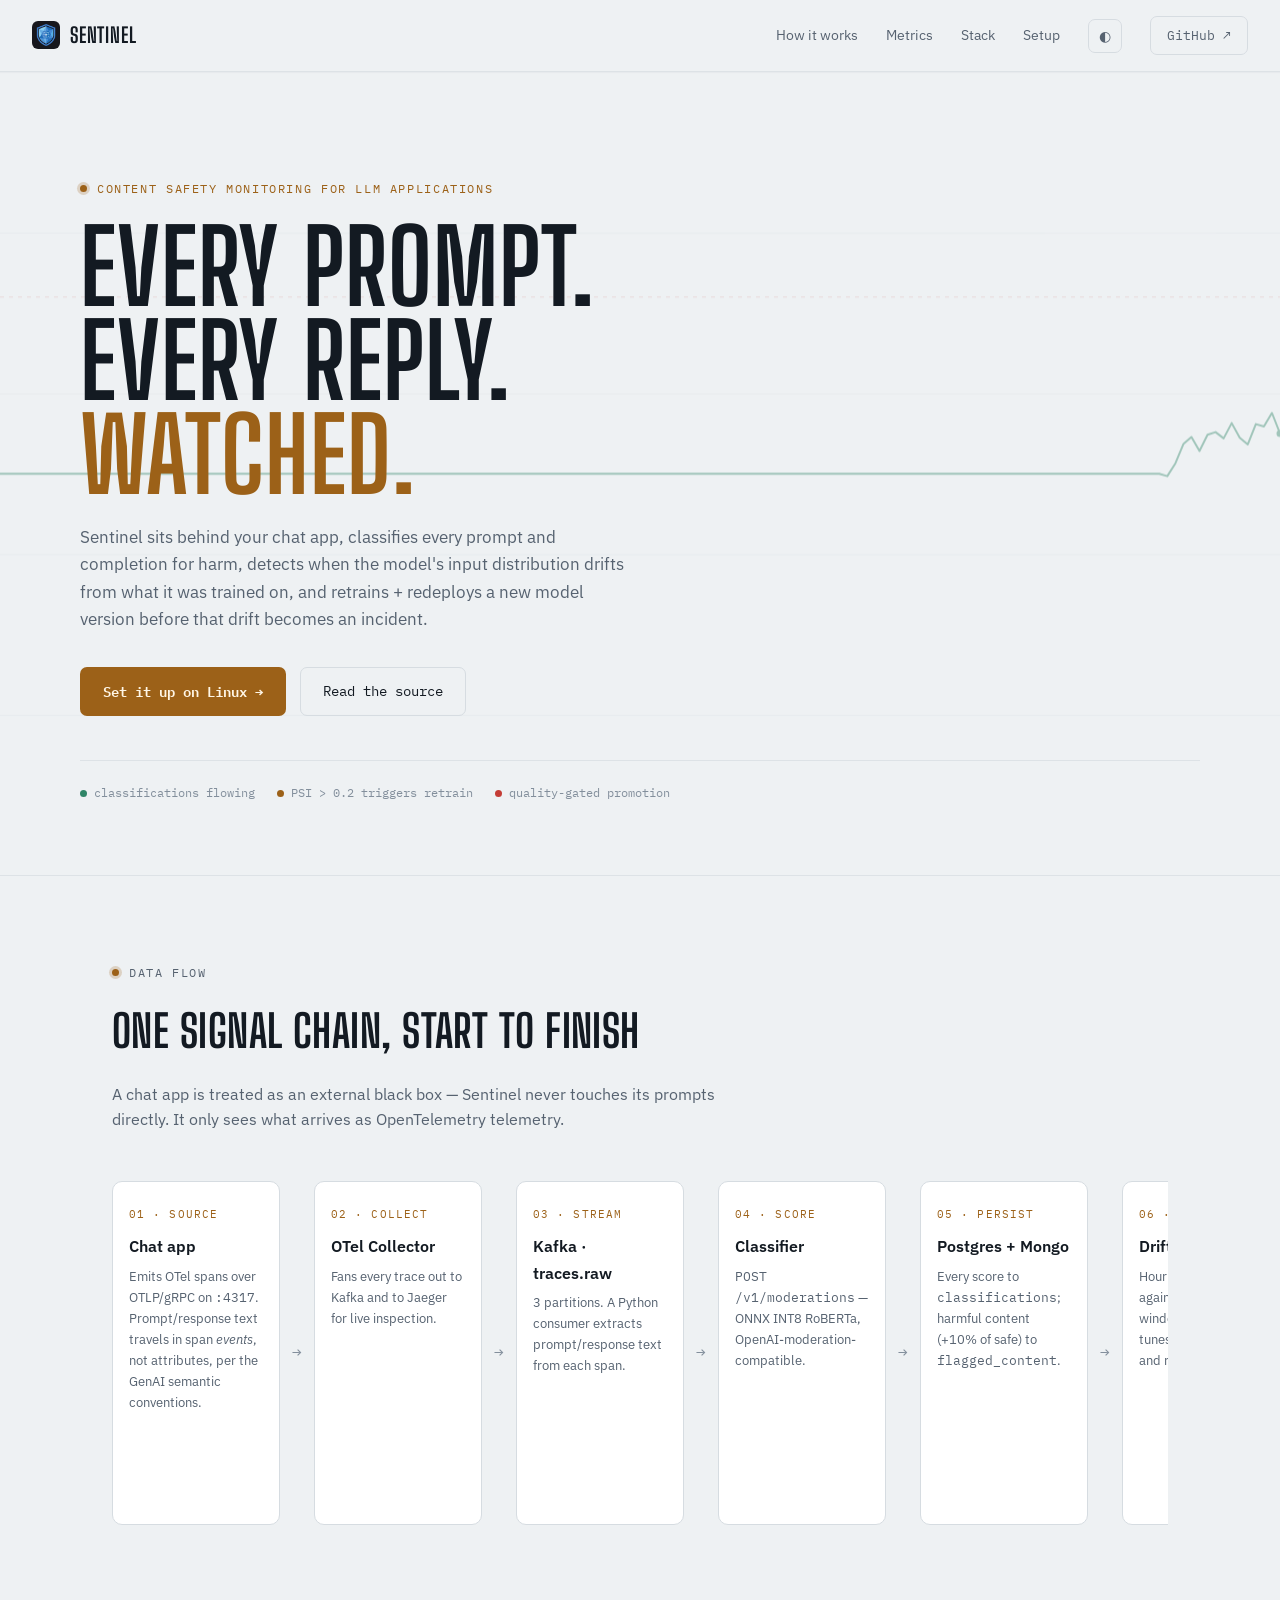
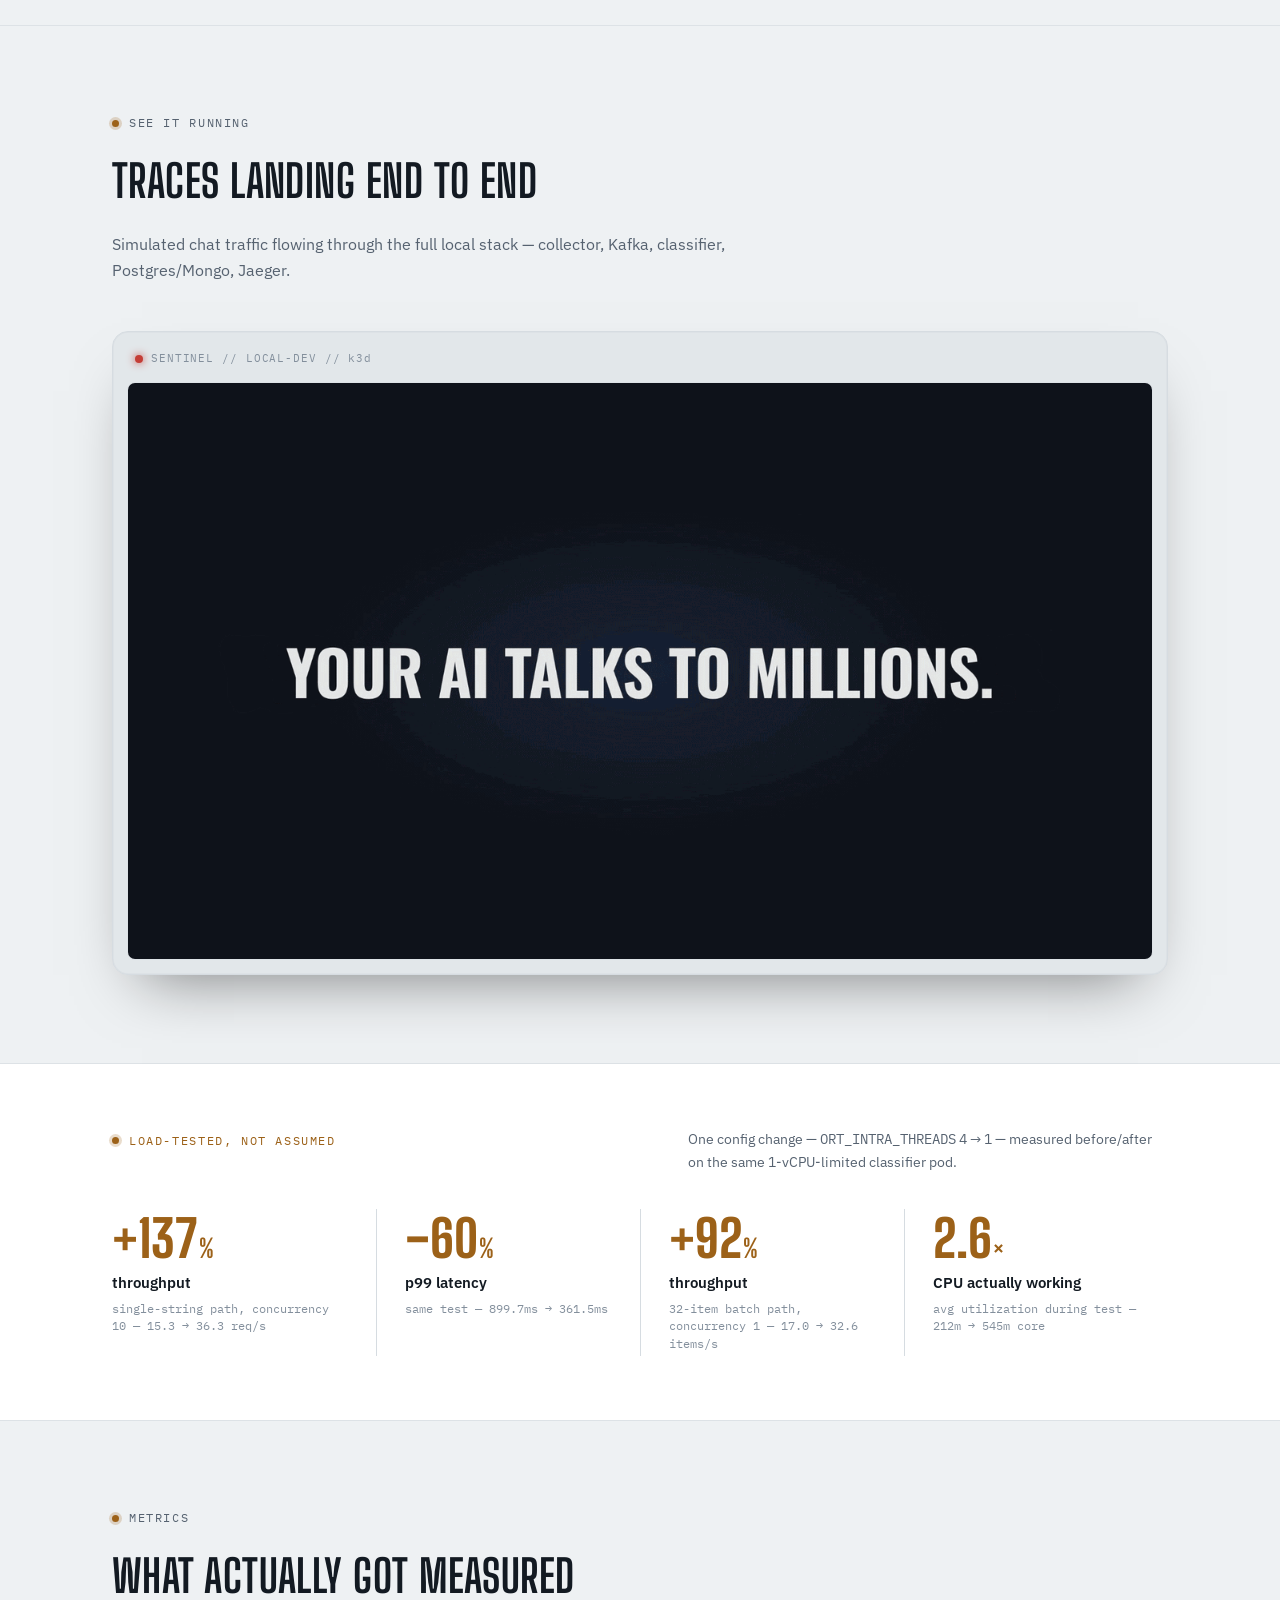
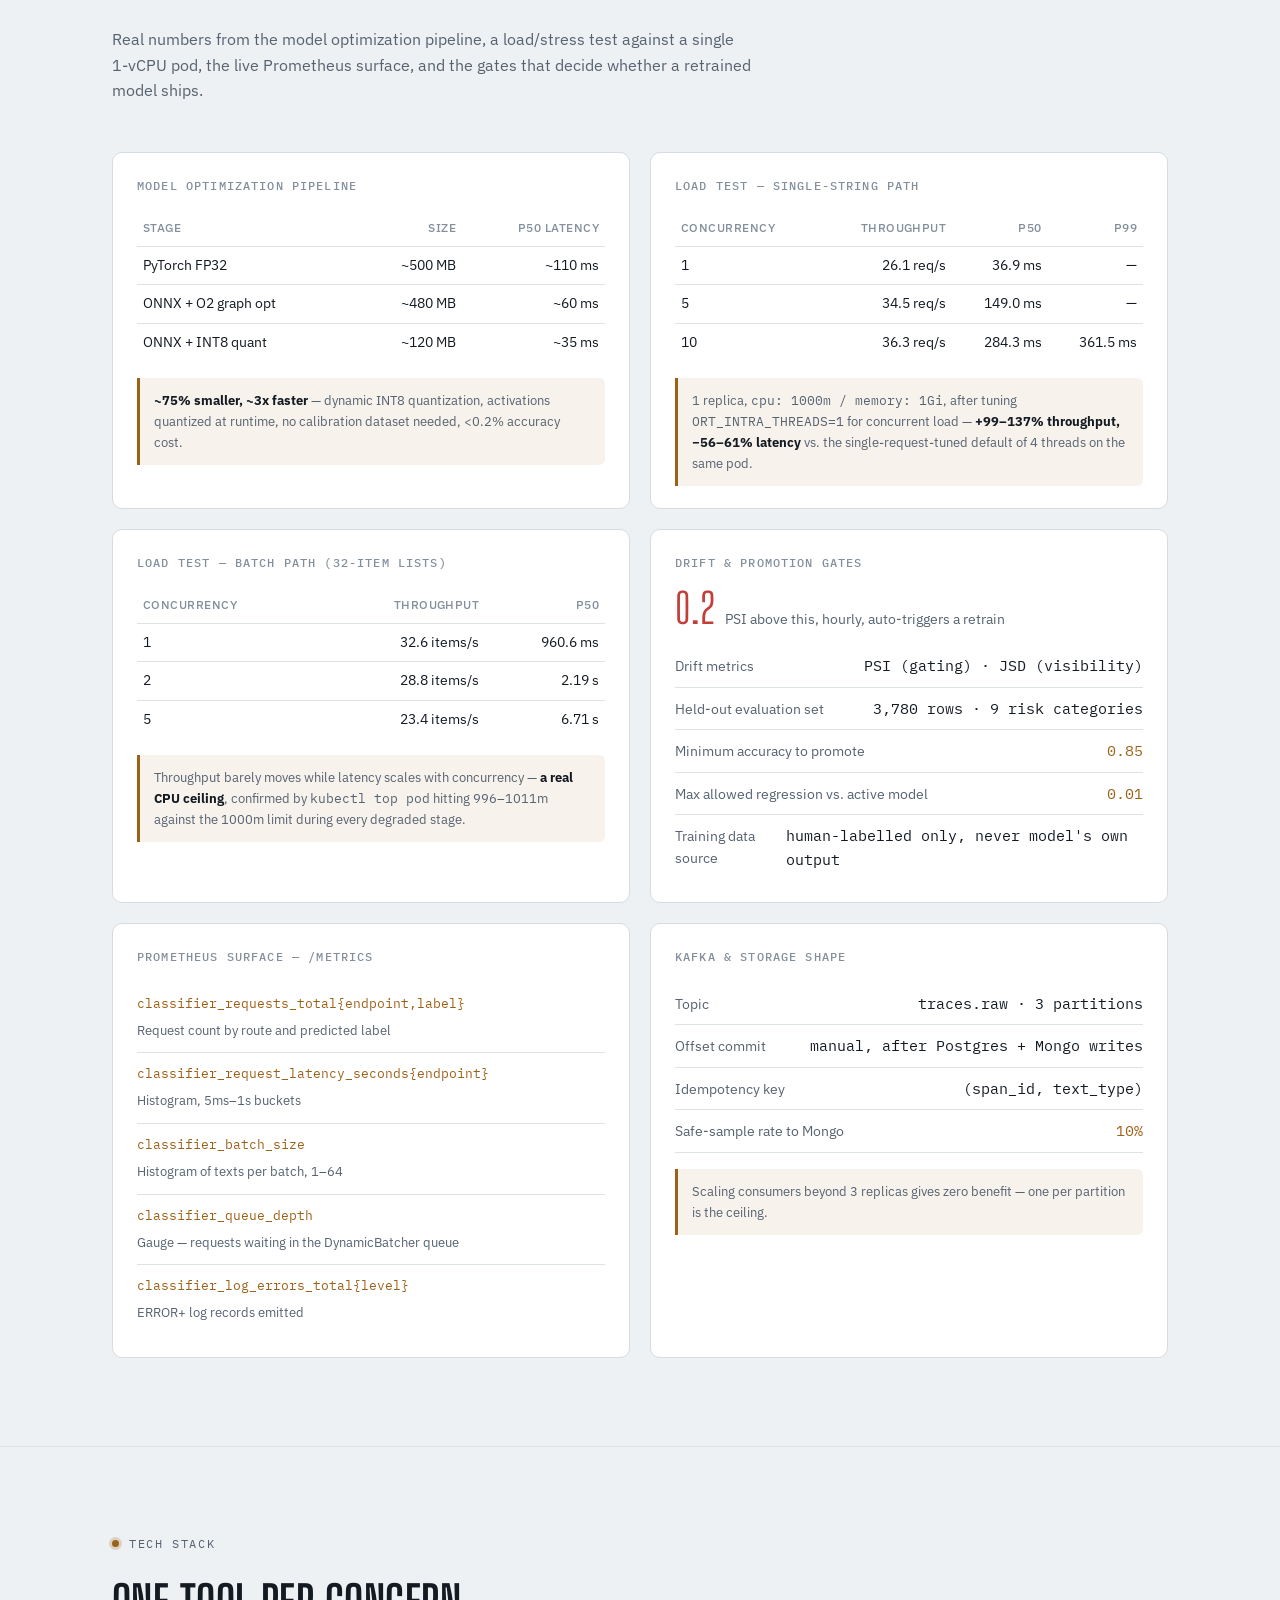
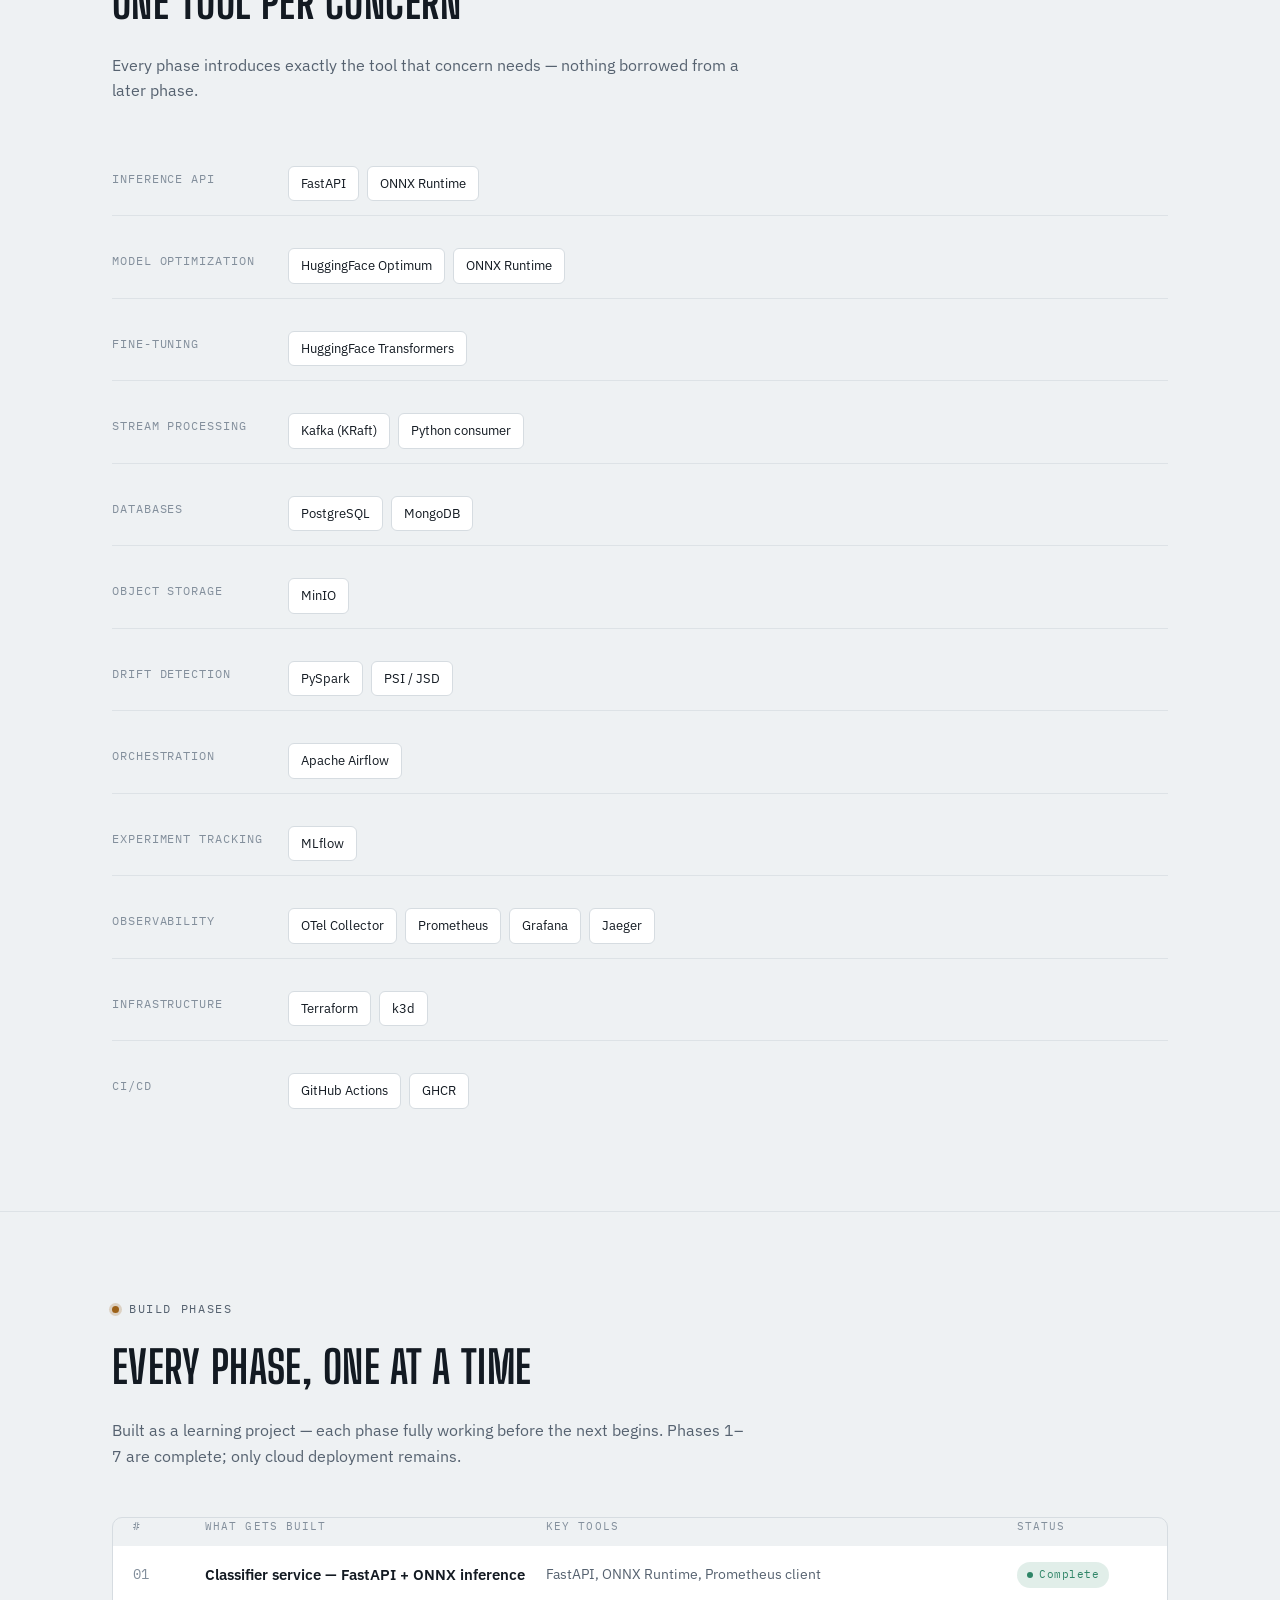
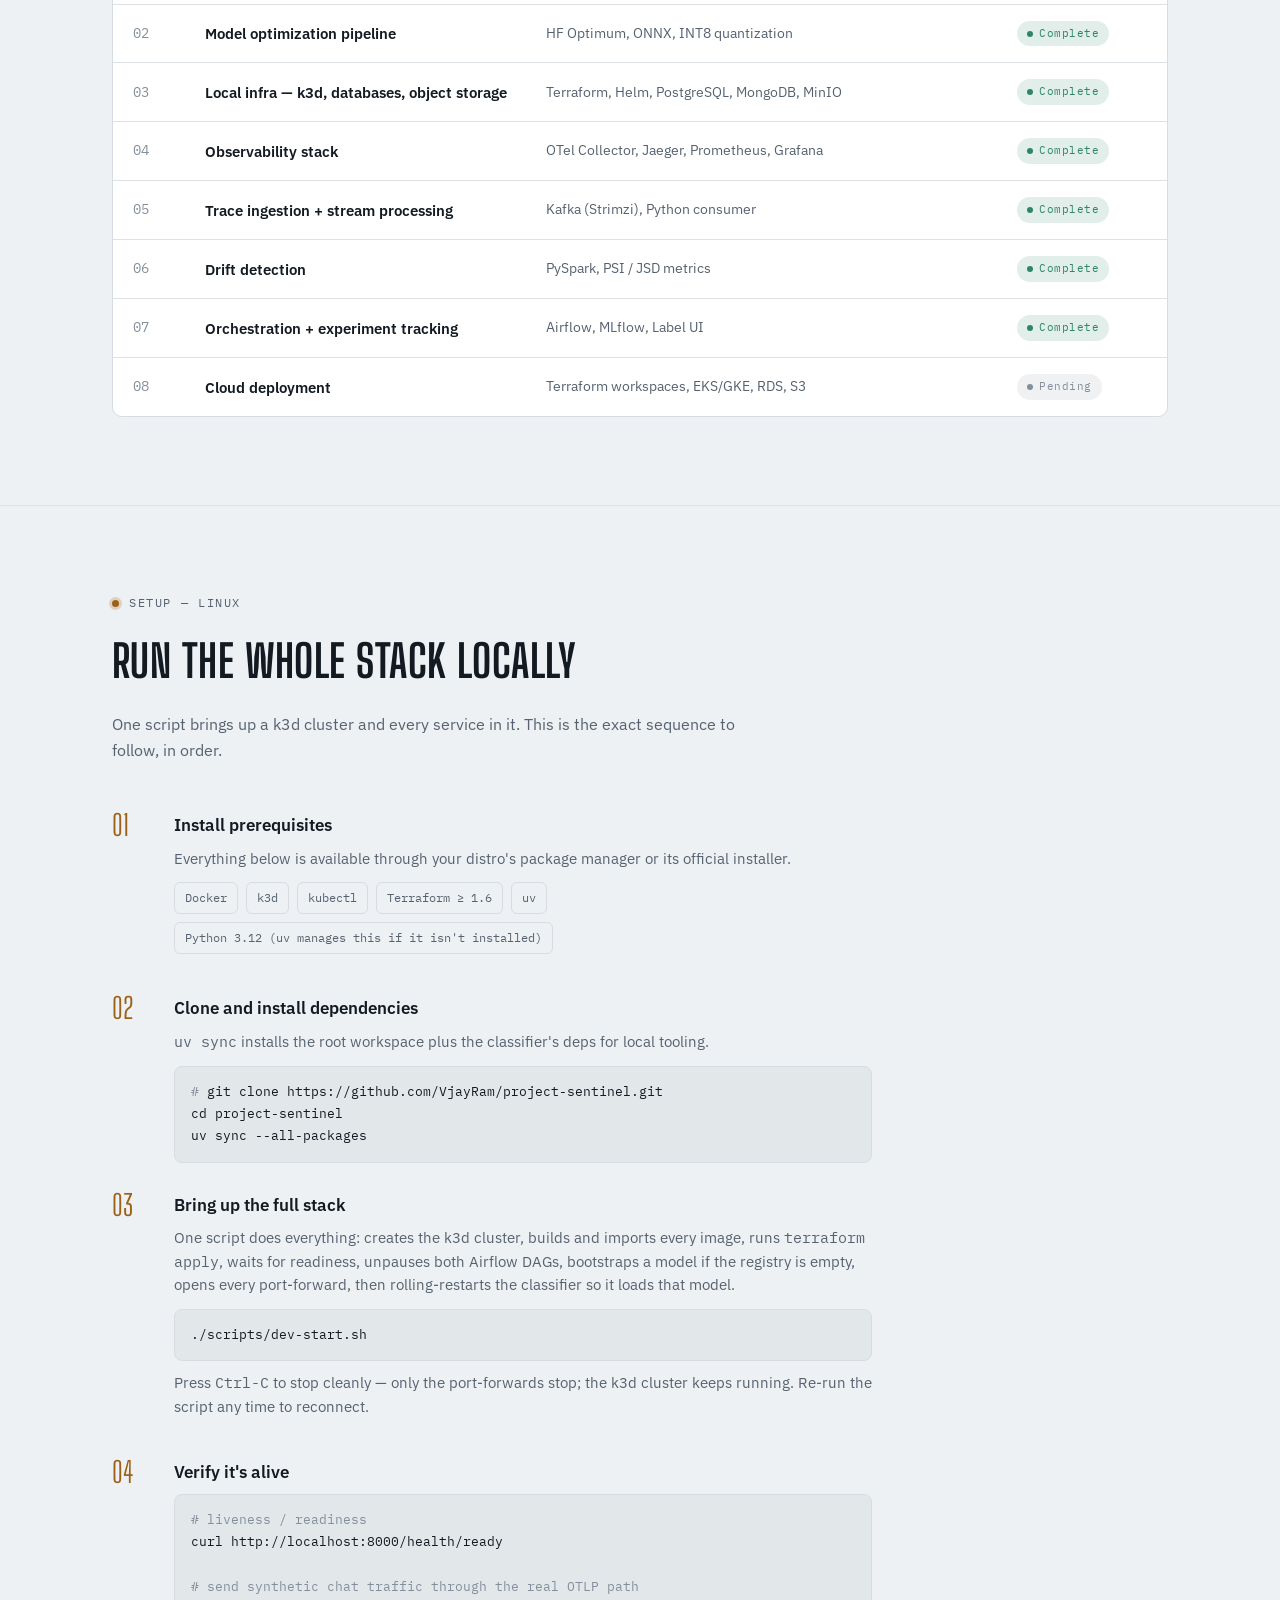
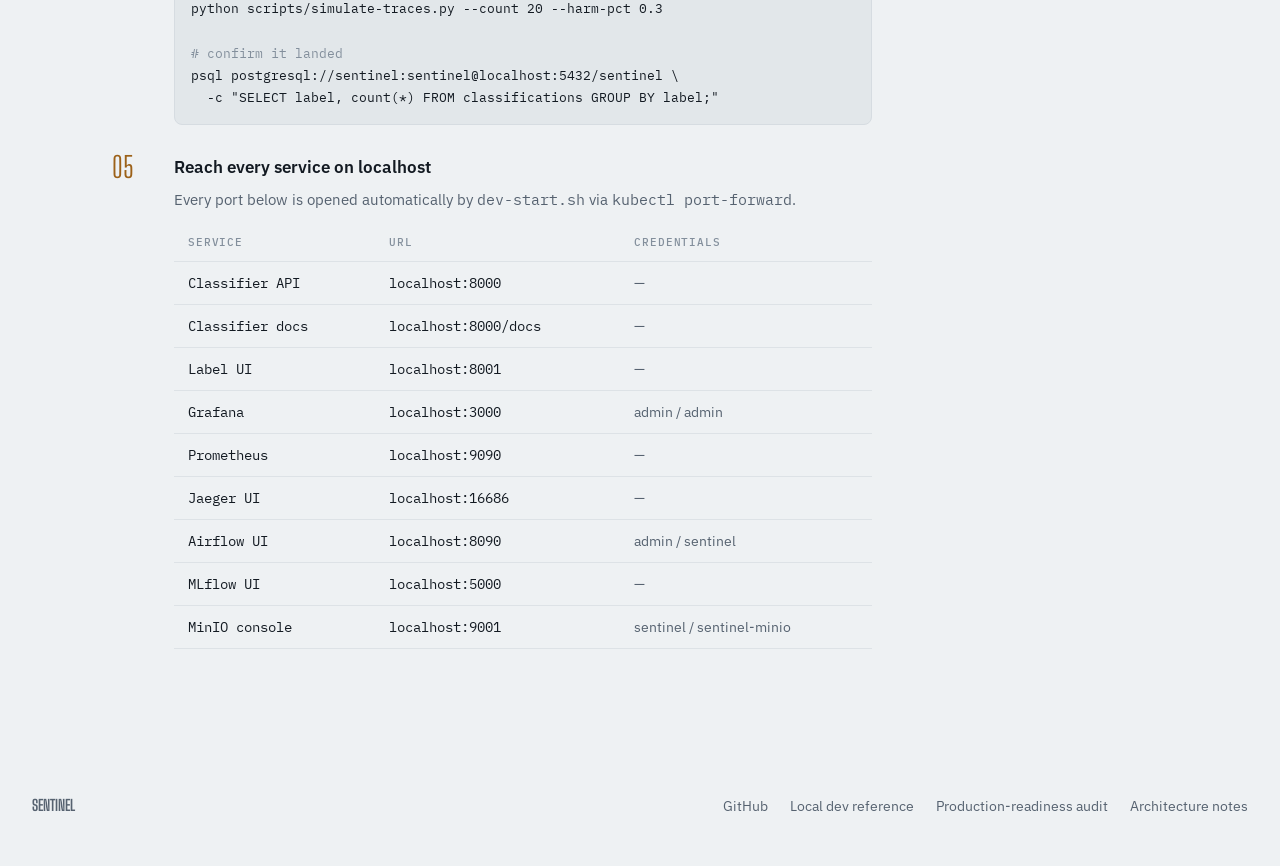
==== commit 05c967d9: "feat: add brand logo and demo video assets and update references in index.html" ====
--- a/frontend/index.html
+++ b/frontend/index.html
@@ -19,7 +19,7 @@
 
 <header class="site-header">
   <a class="brand" href="#top">
-    <img src="../assets/sentinel-logo.png" alt="" />
+    <img src="assets/sentinel-logo.png" alt="" />
     Sentinel
   </a>
   <nav class="site-nav">
@@ -120,7 +120,7 @@
         <span class="led"></span>
         <span>SENTINEL // LOCAL-DEV // k3d</span>
       </div>
-      <img src="../assets/sentinel-video.gif" alt="Screen recording of the Sentinel stack processing simulated traces end to end" loading="lazy" />
+      <img src="assets/sentinel-video.gif" alt="Screen recording of the Sentinel stack processing simulated traces end to end" loading="lazy" />
     </div>
   </div>
 </section>
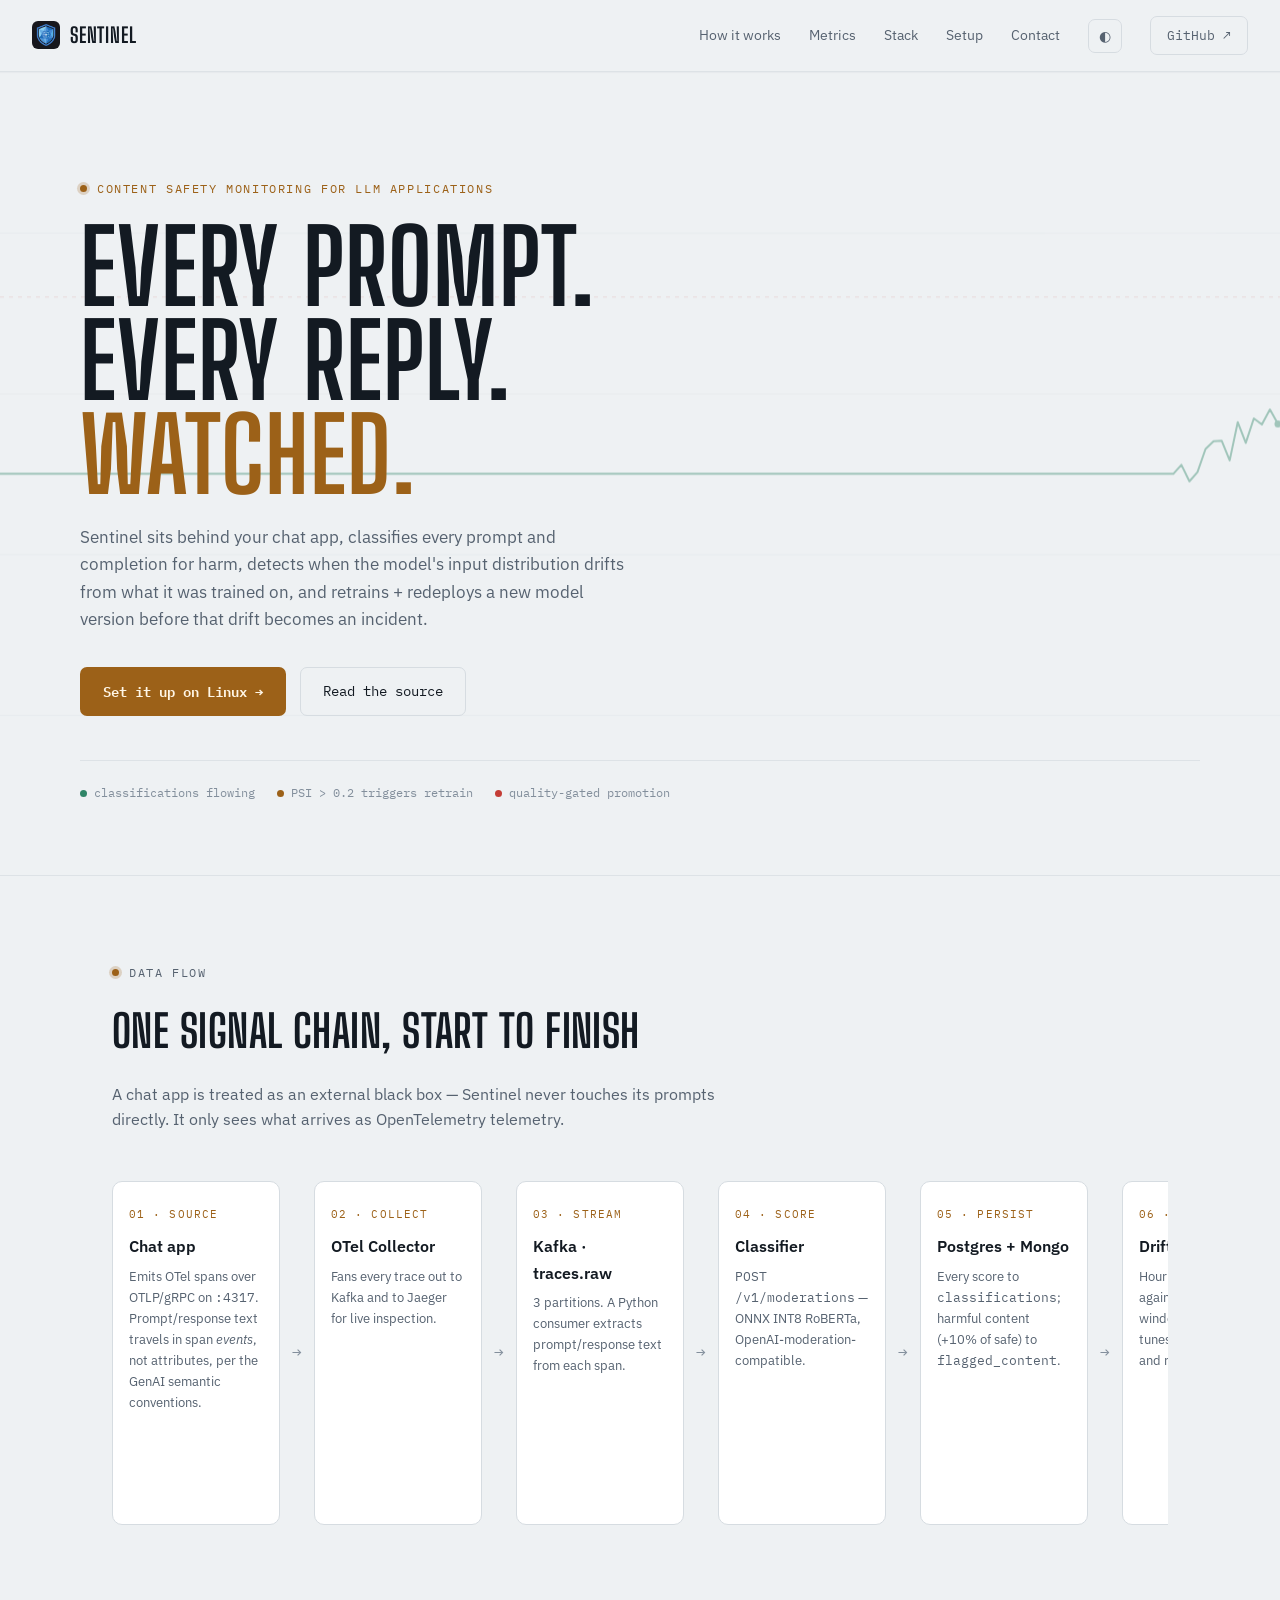
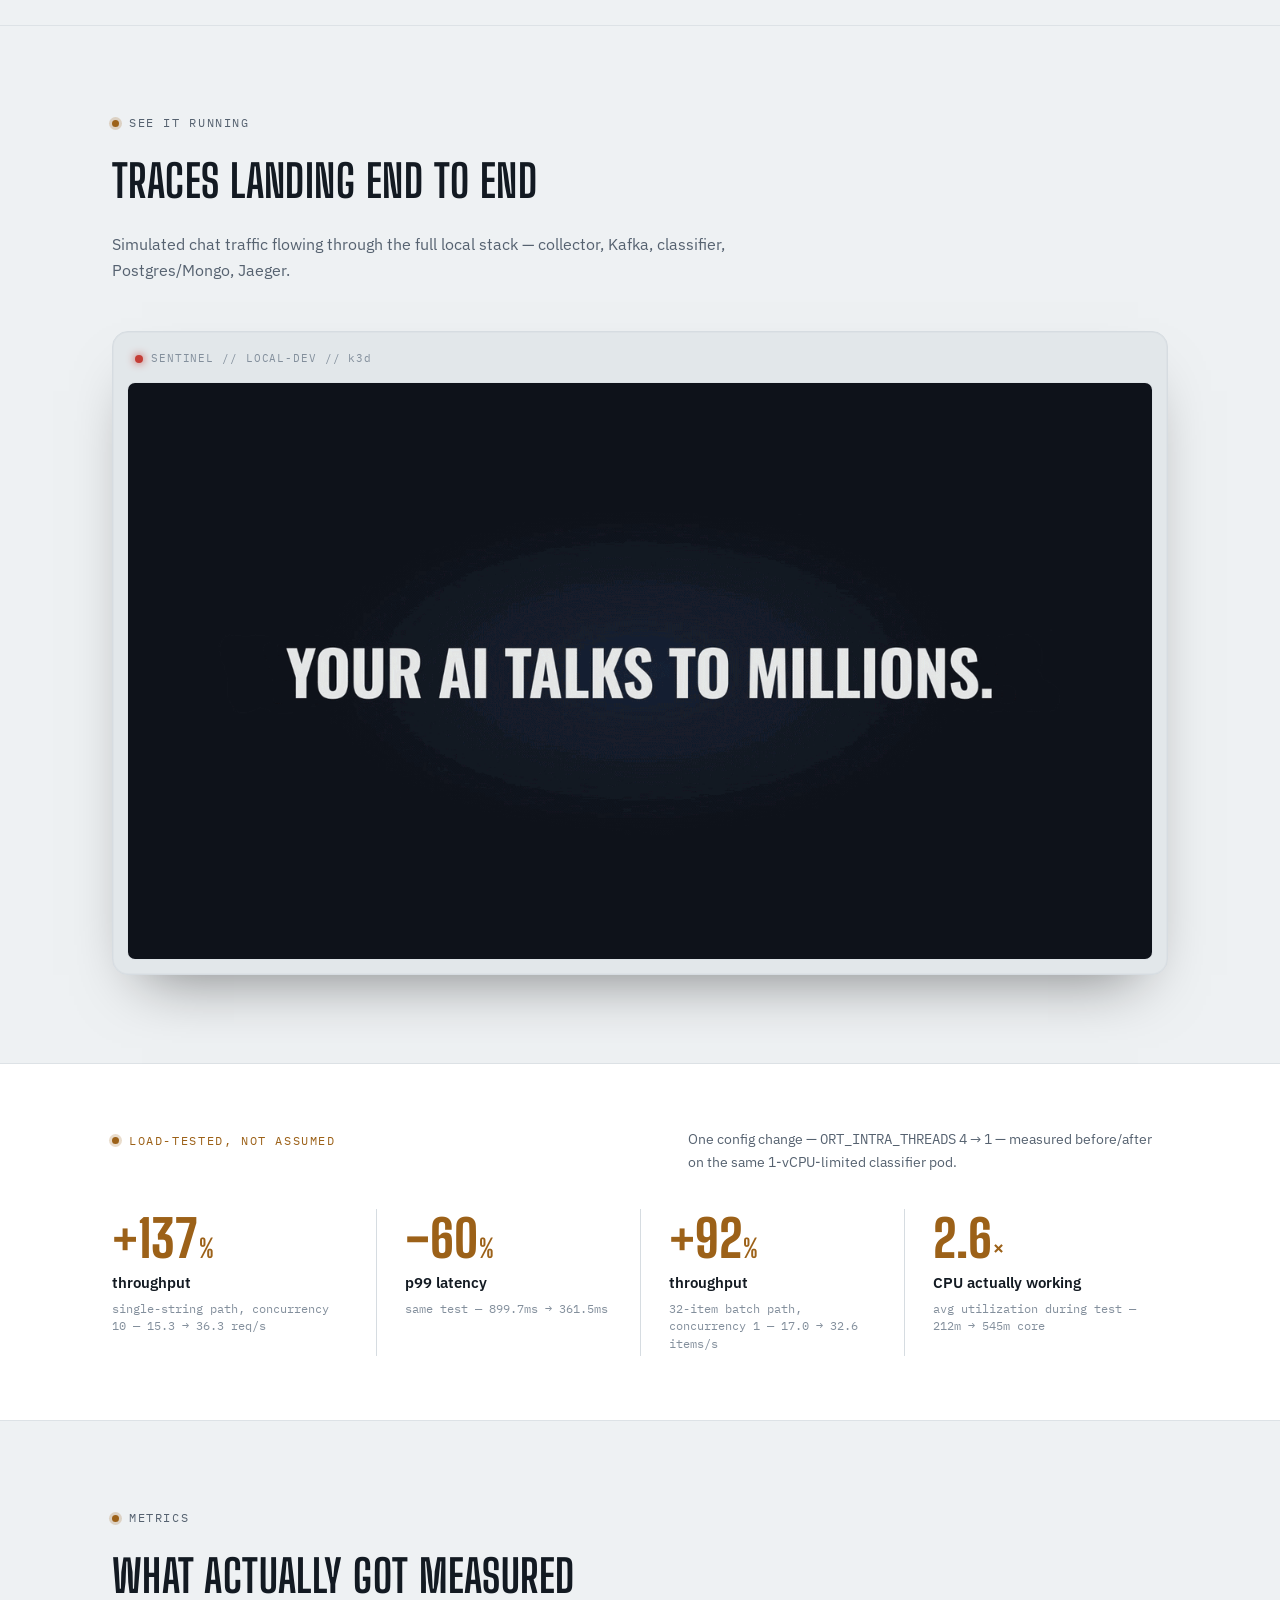
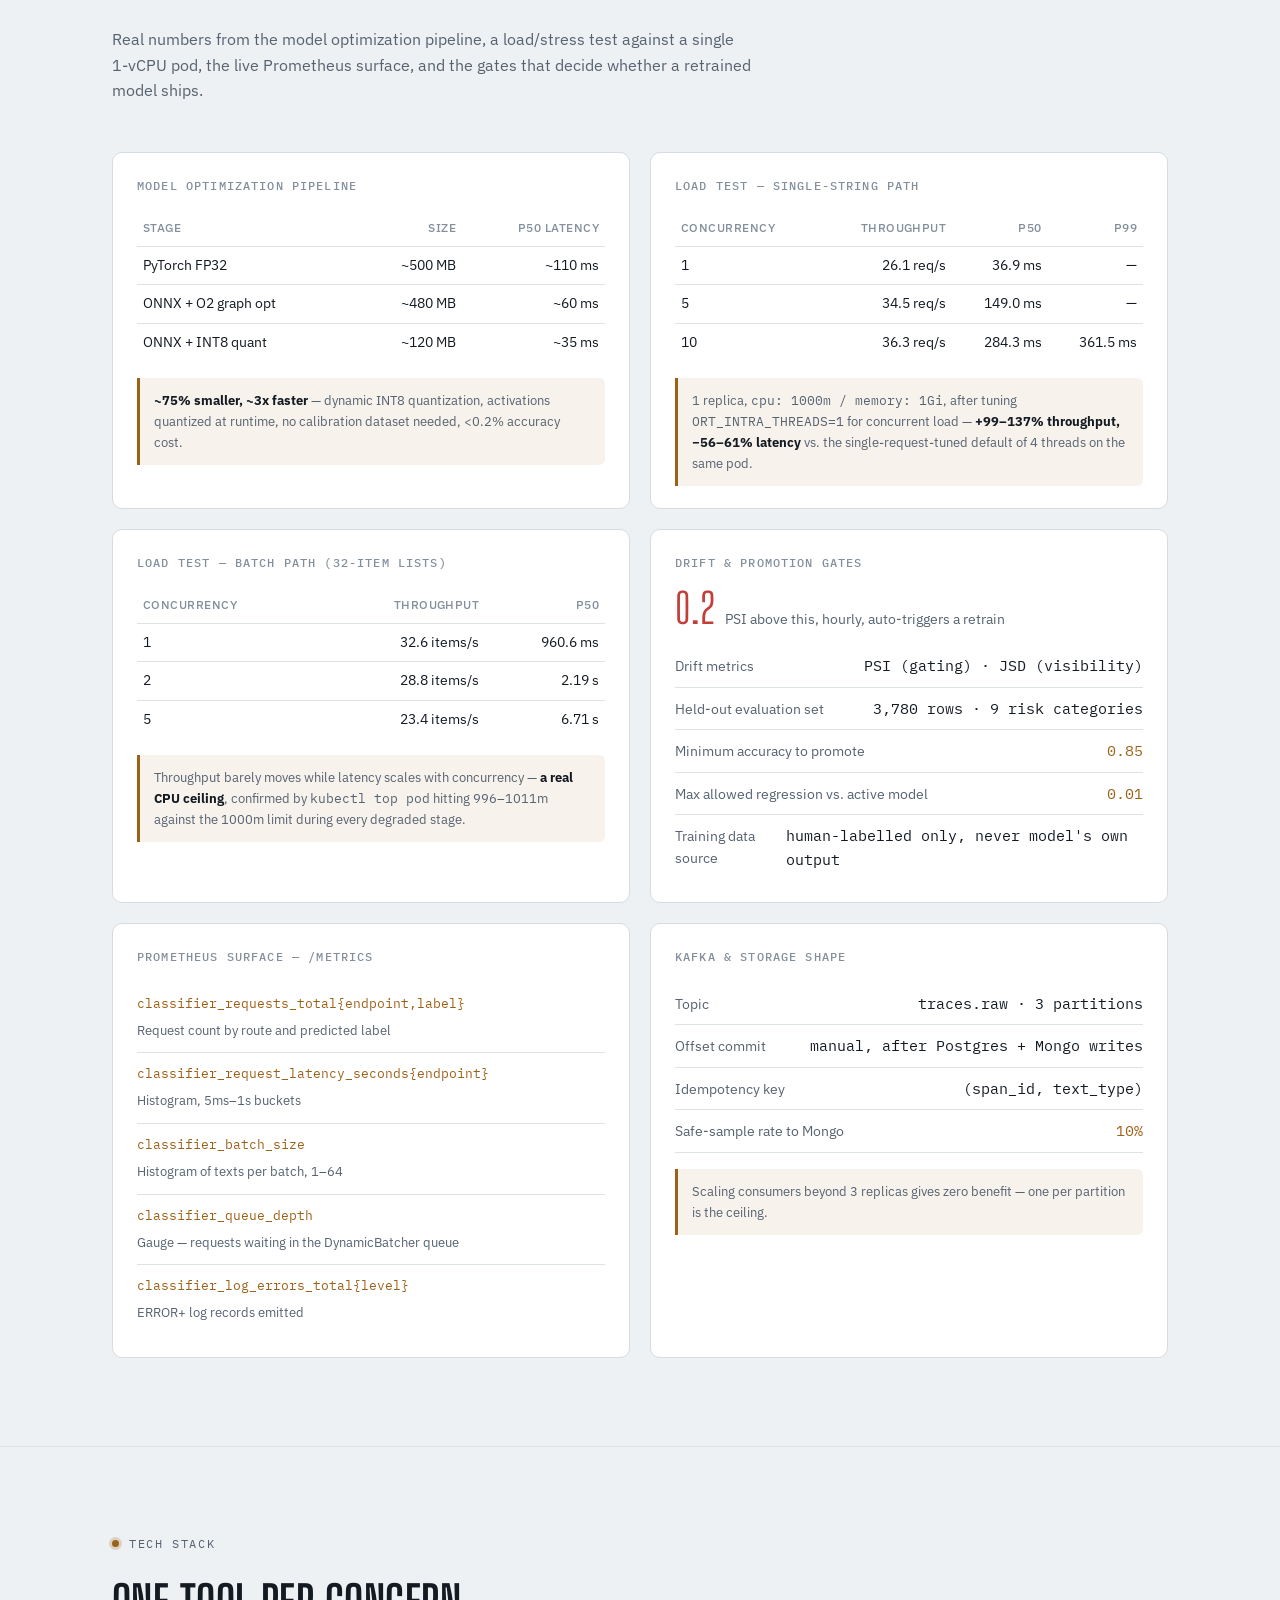
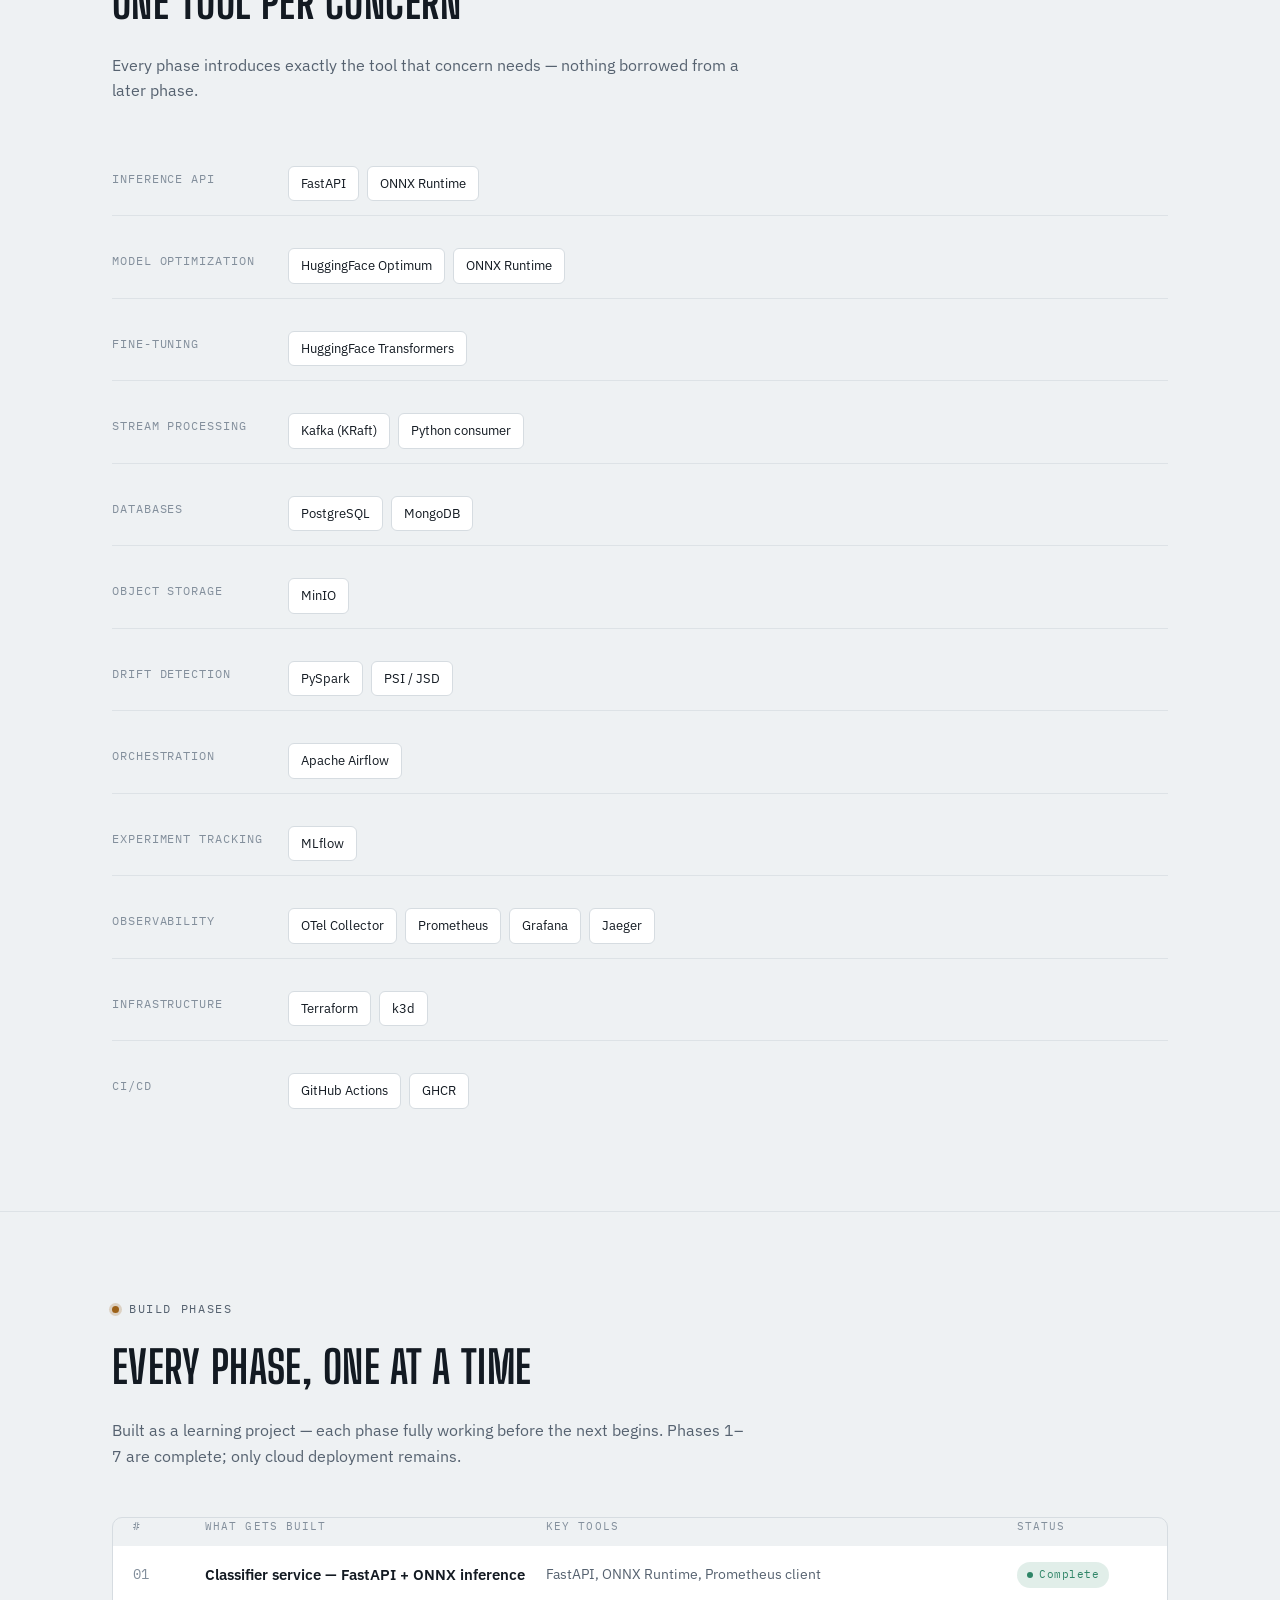
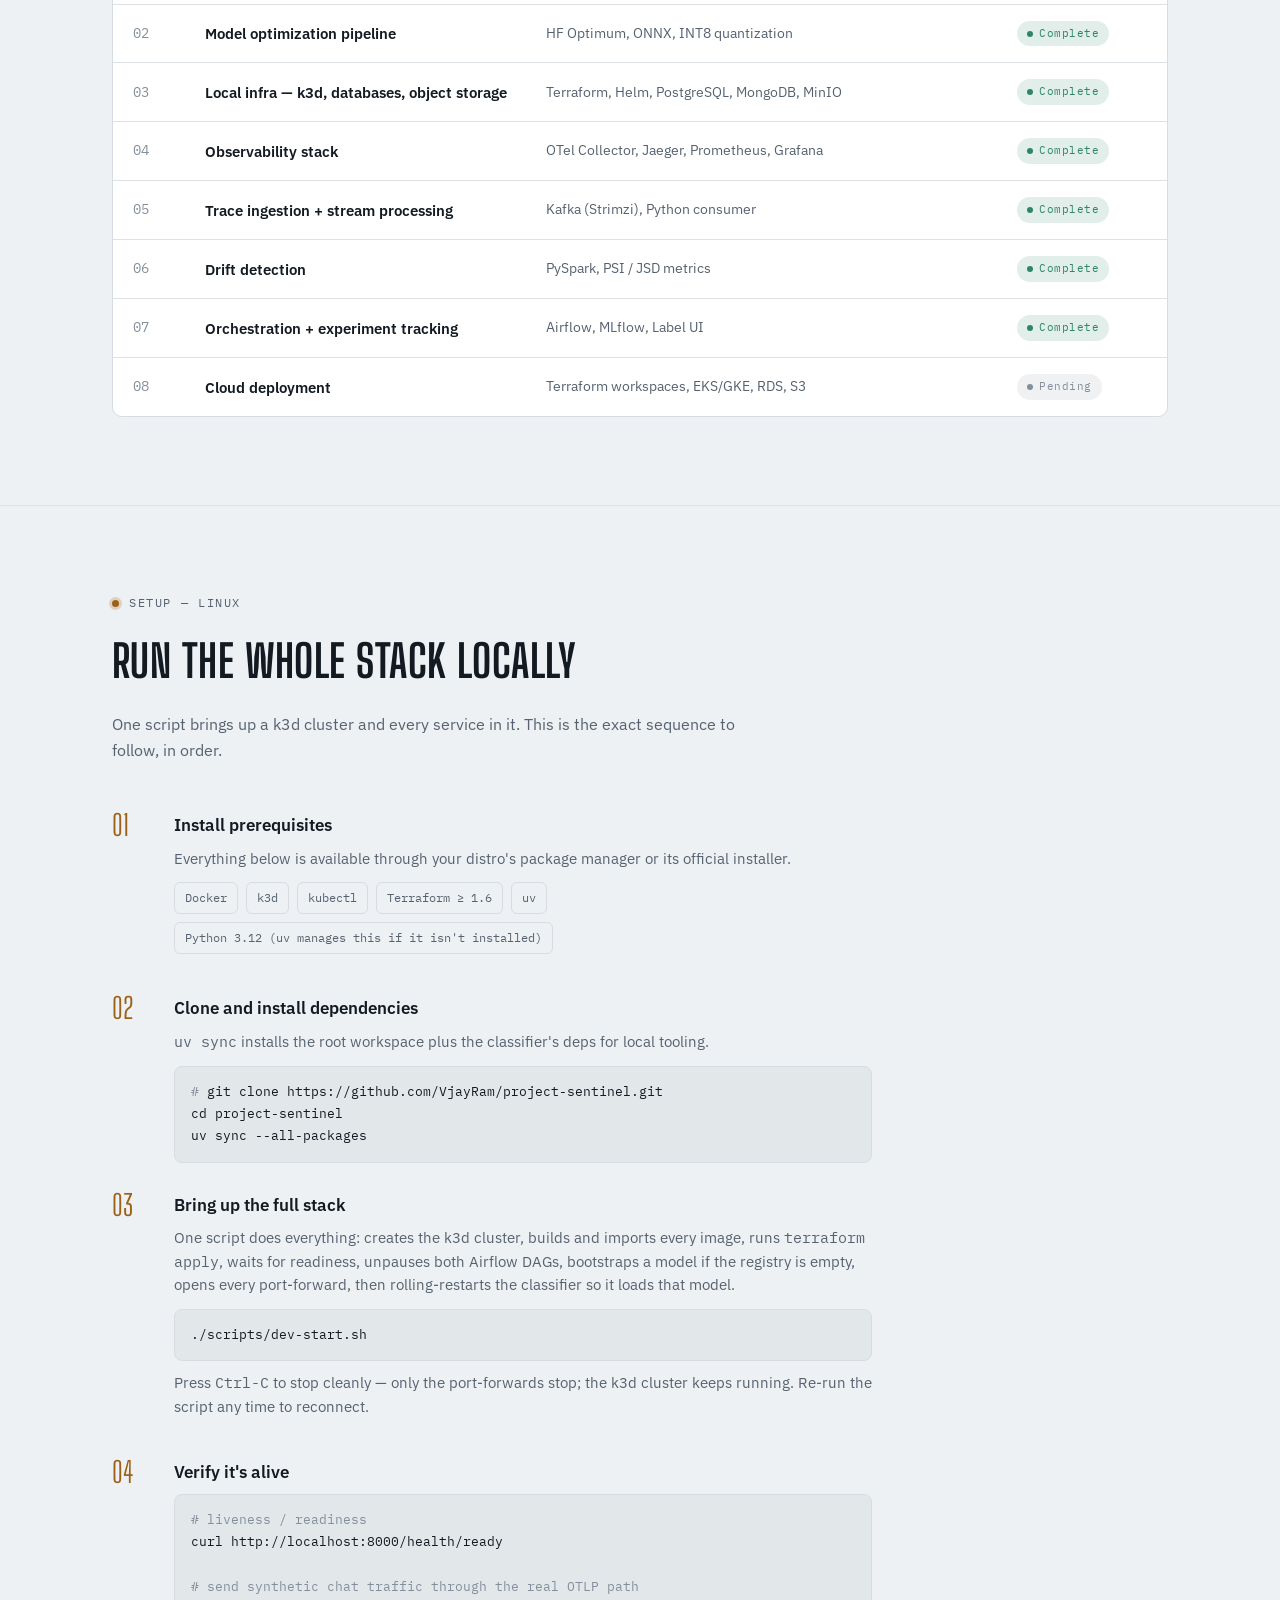
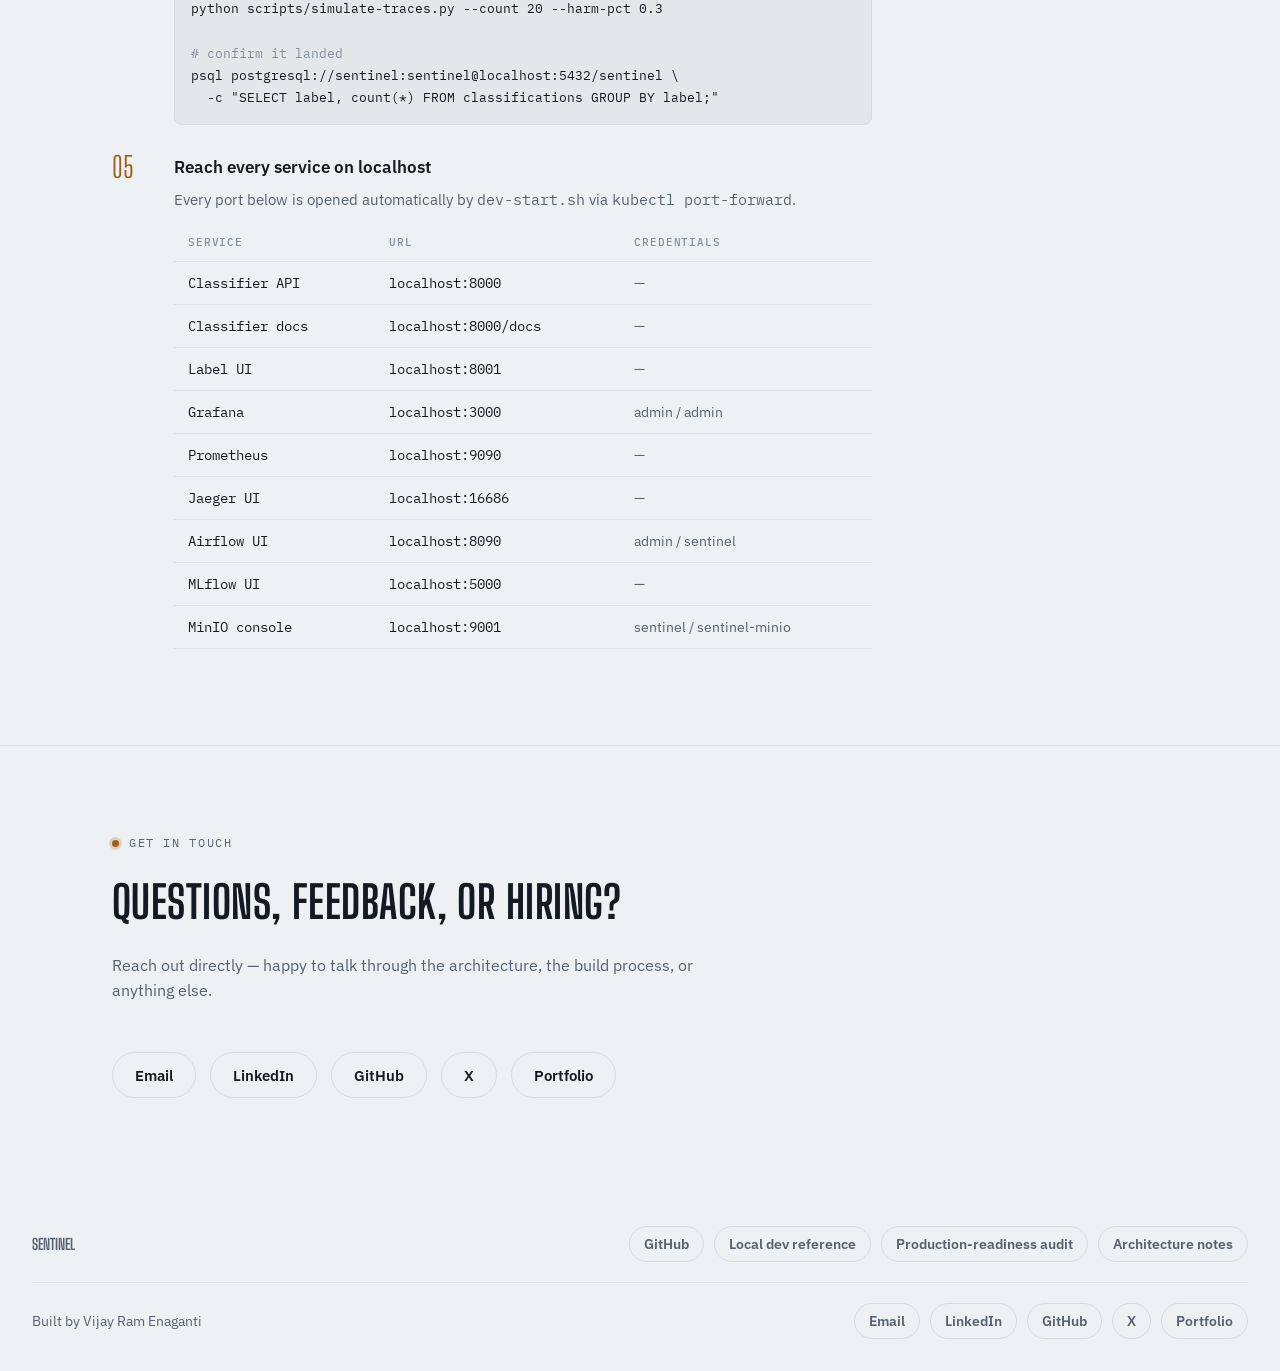
==== commit bd7f9275: "feat: add contact section and update footer layout with new contact links" ====
--- a/frontend/index.html
+++ b/frontend/index.html
@@ -27,6 +27,7 @@
     <a href="#metrics">Metrics</a>
     <a href="#stack">Stack</a>
     <a href="#setup">Setup</a>
+    <a href="#contact">Contact</a>
     <button class="theme-toggle" id="theme-toggle" title="Toggle theme" aria-label="Toggle color theme">◐</button>
     <a class="btn btn-ghost" href="https://github.com/VjayRam/project-sentinel" target="_blank" rel="noopener">GitHub ↗</a>
   </nav>
@@ -380,14 +381,43 @@
   </div>
 </section>
 
+<section id="contact">
+  <div class="wrap">
+    <div class="section-head">
+      <p class="eyebrow">Get in touch</p>
+      <h2>Questions, feedback, or hiring?</h2>
+      <p>Reach out directly — happy to talk through the architecture, the build process, or anything else.</p>
+    </div>
+    <nav class="contact-links">
+      <a href="mailto:vjayram.enag@gmail.com">Email</a>
+      <a href="https://linkedin.com/in/vijay-ram-enaganti/" target="_blank" rel="noopener">LinkedIn</a>
+      <a href="https://github.com/VjayRam" target="_blank" rel="noopener">GitHub</a>
+      <a href="https://x.com/VijayRa50546193" target="_blank" rel="noopener">X</a>
+      <a href="https://vijay-ram.vercel.app/" target="_blank" rel="noopener">Portfolio</a>
+    </nav>
+  </div>
+</section>
+
 <footer>
-  <span class="fmark">Sentinel</span>
-  <nav class="flinks">
-    <a href="https://github.com/VjayRam/project-sentinel" target="_blank" rel="noopener">GitHub</a>
-    <a href="https://github.com/VjayRam/project-sentinel/blob/master/docs/local-dev.md" target="_blank" rel="noopener">Local dev reference</a>
-    <a href="https://github.com/VjayRam/project-sentinel/blob/master/ISSUES.md" target="_blank" rel="noopener">Production-readiness audit</a>
-    <a href="https://github.com/VjayRam/project-sentinel/blob/master/CLAUDE.md" target="_blank" rel="noopener">Architecture notes</a>
-  </nav>
+  <div class="footer-row">
+    <span class="fmark">Sentinel</span>
+    <nav class="flinks">
+      <a href="https://github.com/VjayRam/project-sentinel" target="_blank" rel="noopener">GitHub</a>
+      <a href="https://github.com/VjayRam/project-sentinel/blob/master/docs/local-dev.md" target="_blank" rel="noopener">Local dev reference</a>
+      <a href="https://github.com/VjayRam/project-sentinel/blob/master/ISSUES.md" target="_blank" rel="noopener">Production-readiness audit</a>
+      <a href="https://github.com/VjayRam/project-sentinel/blob/master/CLAUDE.md" target="_blank" rel="noopener">Architecture notes</a>
+    </nav>
+  </div>
+  <div class="footer-row footer-contact">
+    <span class="fauthor">Built by Vijay Ram Enaganti</span>
+    <nav class="flinks">
+      <a href="mailto:vjayram.enag@gmail.com">Email</a>
+      <a href="https://linkedin.com/in/vijay-ram-enaganti/" target="_blank" rel="noopener">LinkedIn</a>
+      <a href="https://github.com/VjayRam" target="_blank" rel="noopener">GitHub</a>
+      <a href="https://x.com/VijayRa50546193" target="_blank" rel="noopener">X</a>
+      <a href="https://vijay-ram.vercel.app/" target="_blank" rel="noopener">Portfolio</a>
+    </nav>
+  </div>
 </footer>
 
 <script src="script.js"></script>
--- a/frontend/styles.css
+++ b/frontend/styles.css
@@ -739,20 +739,53 @@
 }
 @media (max-width: 640px) { .stack-row { grid-template-columns: 1fr; } }
 
+/* ---------- Contact ---------- */
+
+.contact-links { display: flex; gap: 14px; flex-wrap: wrap; }
+.contact-links a {
+  padding: 10px 22px;
+  border: 1px solid var(--border);
+  border-radius: 999px;
+  color: var(--ink);
+  text-decoration: none;
+  font-size: 0.95rem;
+  font-weight: 600;
+  transition: color 0.15s ease, border-color 0.15s ease, background 0.15s ease;
+}
+.contact-links a:hover {
+  color: var(--accent-ink);
+  background: var(--accent);
+  border-color: var(--accent);
+}
+
 /* ---------- Footer ---------- */
 
 footer {
-  padding: 48px 32px;
-  display: flex;
-  justify-content: space-between;
-  align-items: center;
-  flex-wrap: wrap;
-  gap: 16px;
-}
+  padding: 40px 32px 32px;
+  display: flex;
+  flex-direction: column;
+  gap: 20px;
+}
+footer .footer-row { display: flex; justify-content: space-between; align-items: center; flex-wrap: wrap; gap: 16px; }
+footer .footer-contact { padding-top: 20px; border-top: 1px solid var(--border-soft); }
 footer .fmark { font-family: "Big Shoulders Display", sans-serif; text-transform: uppercase; font-weight: 700; color: var(--ink-dim); font-size: 0.95rem; }
-footer .flinks { display: flex; gap: 22px; flex-wrap: wrap; }
-footer .flinks a { color: var(--ink-dim); text-decoration: none; font-size: 0.86rem; }
-footer .flinks a:hover { color: var(--ink); }
+footer .fauthor { color: var(--ink-dim); font-size: 0.86rem; }
+footer .flinks { display: flex; gap: 10px; flex-wrap: wrap; }
+footer .flinks a {
+  padding: 6px 14px;
+  border: 1px solid var(--border);
+  border-radius: 999px;
+  color: var(--ink-dim);
+  text-decoration: none;
+  font-size: 0.86rem;
+  font-weight: 600;
+  transition: color 0.15s ease, border-color 0.15s ease, background 0.15s ease;
+}
+footer .flinks a:hover {
+  color: var(--accent-ink);
+  background: var(--accent);
+  border-color: var(--accent);
+}
 
 @media (prefers-reduced-motion: reduce) {
   * { animation-duration: 0.001ms !important; animation-iteration-count: 1 !important; transition-duration: 0.001ms !important; }
